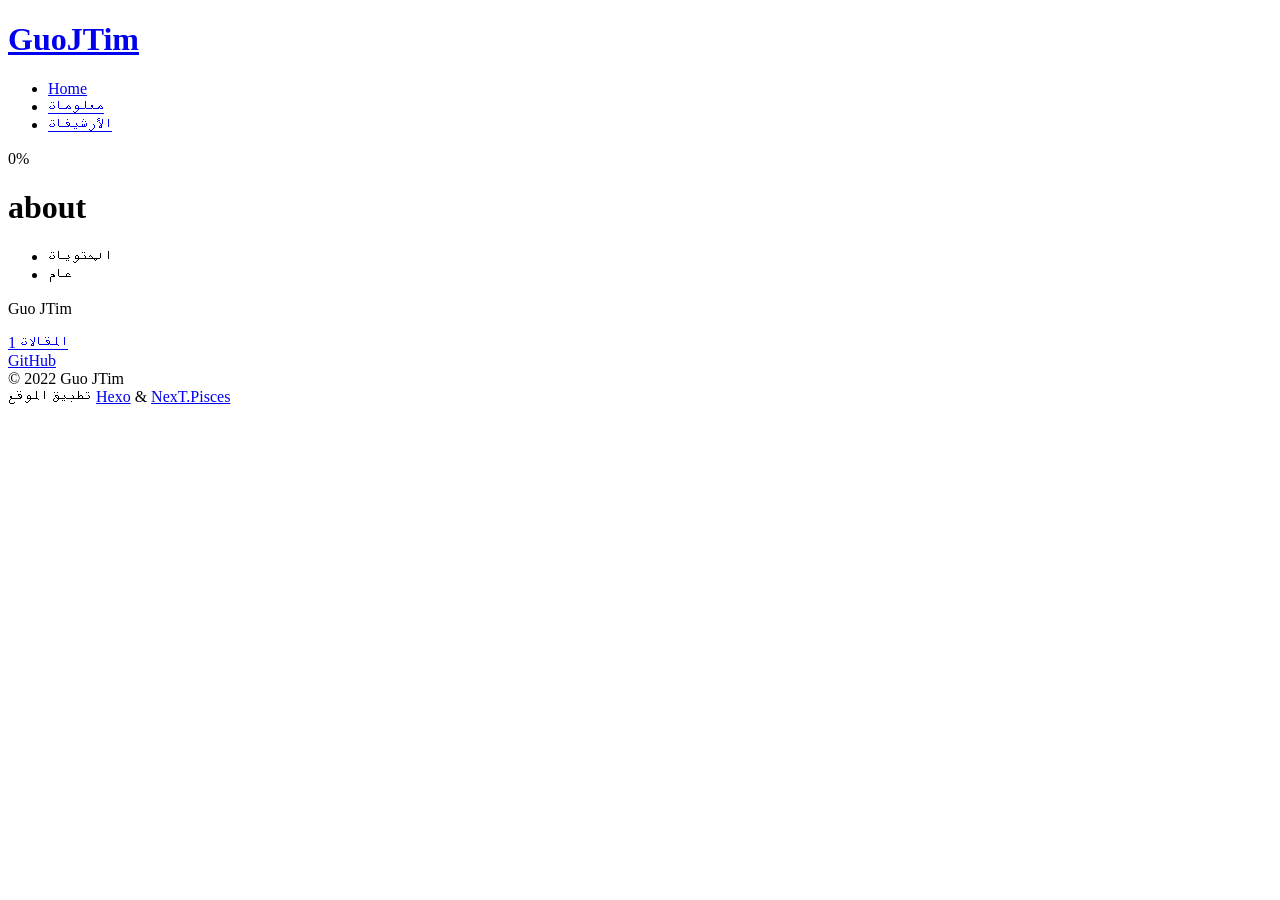
==== about/index.html @ 41341c07 "Site updated: 2022-12-22 00:53:33" ====
<!DOCTYPE html>
<html lang="zh-tw">
<head>
  <meta charset="UTF-8">
<meta name="viewport" content="width=device-width, initial-scale=1, maximum-scale=2">
<meta name="theme-color" content="#222">
<meta name="generator" content="Hexo 6.3.0">
  <link rel="apple-touch-icon" sizes="180x180" href="/project/images/apple-touch-icon-next.png">
  <link rel="icon" type="image/png" sizes="32x32" href="/project/images/favicon-32x32-next.png">
  <link rel="icon" type="image/png" sizes="16x16" href="/project/images/favicon-16x16-next.png">
  <link rel="mask-icon" href="/project/images/logo.svg" color="#222">

<link rel="stylesheet" href="/project/css/main.css">


<link rel="stylesheet" href="/project/lib/font-awesome/css/all.min.css">

<script id="hexo-configurations">
    var NexT = window.NexT || {};
    var CONFIG = {"hostname":"guojtim.github.io","root":"/project/","scheme":"Pisces","version":"7.8.0","exturl":false,"sidebar":{"position":"left","display":"post","padding":18,"offset":12,"onmobile":false},"copycode":{"enable":false,"show_result":false,"style":null},"back2top":{"enable":true,"sidebar":false,"scrollpercent":false},"bookmark":{"enable":false,"color":"#222","save":"auto"},"fancybox":false,"mediumzoom":false,"lazyload":false,"pangu":false,"comments":{"style":"tabs","active":null,"storage":true,"lazyload":false,"nav":null},"algolia":{"hits":{"per_page":10},"labels":{"input_placeholder":"Search for Posts","hits_empty":"We didn't find any results for the search: ${query}","hits_stats":"${hits} results found in ${time} ms"}},"localsearch":{"enable":false,"trigger":"auto","top_n_per_article":1,"unescape":false,"preload":false},"motion":{"enable":true,"async":false,"transition":{"post_block":"fadeIn","post_header":"slideDownIn","post_body":"slideDownIn","coll_header":"slideLeftIn","sidebar":"slideUpIn"}}};
  </script>

  <meta property="og:type" content="website">
<meta property="og:title" content="about">
<meta property="og:url" content="https://guojtim.github.io/project/about/index.html">
<meta property="og:site_name" content="GuoJTim">
<meta property="og:locale" content="zh_TW">
<meta property="article:published_time" content="2022-12-21T15:16:29.000Z">
<meta property="article:modified_time" content="2022-12-21T15:16:29.692Z">
<meta property="article:author" content="Guo JTim">
<meta name="twitter:card" content="summary">

<link rel="canonical" href="https://guojtim.github.io/project/about/">


<script id="page-configurations">
  // https://hexo.io/docs/variables.html
  CONFIG.page = {
    sidebar: "",
    isHome : false,
    isPost : false,
    lang   : 'zh-tw'
  };
</script>

  <title>about | GuoJTim
</title>
  






  <noscript>
  <style>
  .use-motion .brand,
  .use-motion .menu-item,
  .sidebar-inner,
  .use-motion .post-block,
  .use-motion .pagination,
  .use-motion .comments,
  .use-motion .post-header,
  .use-motion .post-body,
  .use-motion .collection-header { opacity: initial; }

  .use-motion .site-title,
  .use-motion .site-subtitle {
    opacity: initial;
    top: initial;
  }

  .use-motion .logo-line-before i { left: initial; }
  .use-motion .logo-line-after i { right: initial; }
  </style>
</noscript>

</head>

<body itemscope itemtype="http://schema.org/WebPage">
  <div class="container use-motion">
    <div class="headband"></div>

    <header class="header" itemscope itemtype="http://schema.org/WPHeader">
      <div class="header-inner"><div class="site-brand-container">
  <div class="site-nav-toggle">
    <div class="toggle" aria-label="تشغيل شريط التصفح">
      <span class="toggle-line toggle-line-first"></span>
      <span class="toggle-line toggle-line-middle"></span>
      <span class="toggle-line toggle-line-last"></span>
    </div>
  </div>

  <div class="site-meta">

    <a href="/project/" class="brand" rel="start">
      <span class="logo-line-before"><i></i></span>
      <h1 class="site-title">GuoJTim</h1>
      <span class="logo-line-after"><i></i></span>
    </a>
  </div>

  <div class="site-nav-right">
    <div class="toggle popup-trigger">
    </div>
  </div>
</div>




<nav class="site-nav">
  <ul id="menu" class="main-menu menu">
        <li class="menu-item menu-item-home">

    <a href="/project/" rel="section"><i class="fa fa-home fa-fw"></i>Home</a>

  </li>
        <li class="menu-item menu-item-about">

    <a href="/project/about/" rel="section"><i class="fa fa-user fa-fw"></i>معلومات</a>

  </li>
        <li class="menu-item menu-item-archives">

    <a href="/project/archives/" rel="section"><i class="fa fa-archive fa-fw"></i>الأرشيفات</a>

  </li>
  </ul>
</nav>




</div>
    </header>

    
  <div class="back-to-top">
    <i class="fa fa-arrow-up"></i>
    <span>0%</span>
  </div>


    <main class="main">
      <div class="main-inner">
        <div class="content-wrap">
          
  
  

          <div class="content page posts-expand">
            

    
    
    
    <div class="post-block" lang="zh-tw">
      <header class="post-header">

<h1 class="post-title" itemprop="name headline">about
</h1>

<div class="post-meta">
  

</div>

</header>

      
      
      
      <div class="post-body">
          
      </div>
      
      
      
    </div>
    

    
    
    


          </div>
          

<script>
  window.addEventListener('tabs:register', () => {
    let { activeClass } = CONFIG.comments;
    if (CONFIG.comments.storage) {
      activeClass = localStorage.getItem('comments_active') || activeClass;
    }
    if (activeClass) {
      let activeTab = document.querySelector(`a[href="#comment-${activeClass}"]`);
      if (activeTab) {
        activeTab.click();
      }
    }
  });
  if (CONFIG.comments.storage) {
    window.addEventListener('tabs:click', event => {
      if (!event.target.matches('.tabs-comment .tab-content .tab-pane')) return;
      let commentClass = event.target.classList[1];
      localStorage.setItem('comments_active', commentClass);
    });
  }
</script>

        </div>
          
  
  <div class="toggle sidebar-toggle">
    <span class="toggle-line toggle-line-first"></span>
    <span class="toggle-line toggle-line-middle"></span>
    <span class="toggle-line toggle-line-last"></span>
  </div>

  <aside class="sidebar">
    <div class="sidebar-inner">

      <ul class="sidebar-nav motion-element">
        <li class="sidebar-nav-toc">
          المحتويات
        </li>
        <li class="sidebar-nav-overview">
          عام
        </li>
      </ul>

      <!--noindex-->
      <div class="post-toc-wrap sidebar-panel">
      </div>
      <!--/noindex-->

      <div class="site-overview-wrap sidebar-panel">
        <div class="site-author motion-element" itemprop="author" itemscope itemtype="http://schema.org/Person">
  <p class="site-author-name" itemprop="name">Guo JTim</p>
  <div class="site-description" itemprop="description"></div>
</div>
<div class="site-state-wrap motion-element">
  <nav class="site-state">
      <div class="site-state-item site-state-posts">
          <a href="/project/archives/">
        
          <span class="site-state-item-count">1</span>
          <span class="site-state-item-name">المقالات</span>
        </a>
      </div>
  </nav>
</div>
  <div class="links-of-author motion-element">
      <span class="links-of-author-item">
        <a href="https://github.com/guojtim" title="GitHub → https:&#x2F;&#x2F;github.com&#x2F;guojtim" rel="noopener" target="_blank"><i class="fab fa-github fa-fw"></i>GitHub</a>
      </span>
  </div>



      </div>

    </div>
  </aside>
  <div id="sidebar-dimmer"></div>


      </div>
    </main>

    <footer class="footer">
      <div class="footer-inner">
        

        

<div class="copyright">
  
  &copy; 
  <span itemprop="copyrightYear">2022</span>
  <span class="with-love">
    <i class="fa fa-heart"></i>
  </span>
  <span class="author" itemprop="copyrightHolder">Guo JTim</span>
</div>
  <div class="powered-by">تطبيق الموقع <a href="https://hexo.io/" class="theme-link" rel="noopener" target="_blank">Hexo</a> & <a href="https://pisces.theme-next.org/" class="theme-link" rel="noopener" target="_blank">NexT.Pisces</a>
  </div>

        








      </div>
    </footer>
  </div>

  
  <script src="/project/lib/anime.min.js"></script>
  <script src="/project/lib/velocity/velocity.min.js"></script>
  <script src="/project/lib/velocity/velocity.ui.min.js"></script>

<script src="/project/js/utils.js"></script>

<script src="/project/js/motion.js"></script>


<script src="/project/js/schemes/pisces.js"></script>


<script src="/project/js/next-boot.js"></script>




  















  

  

</body>
</html>
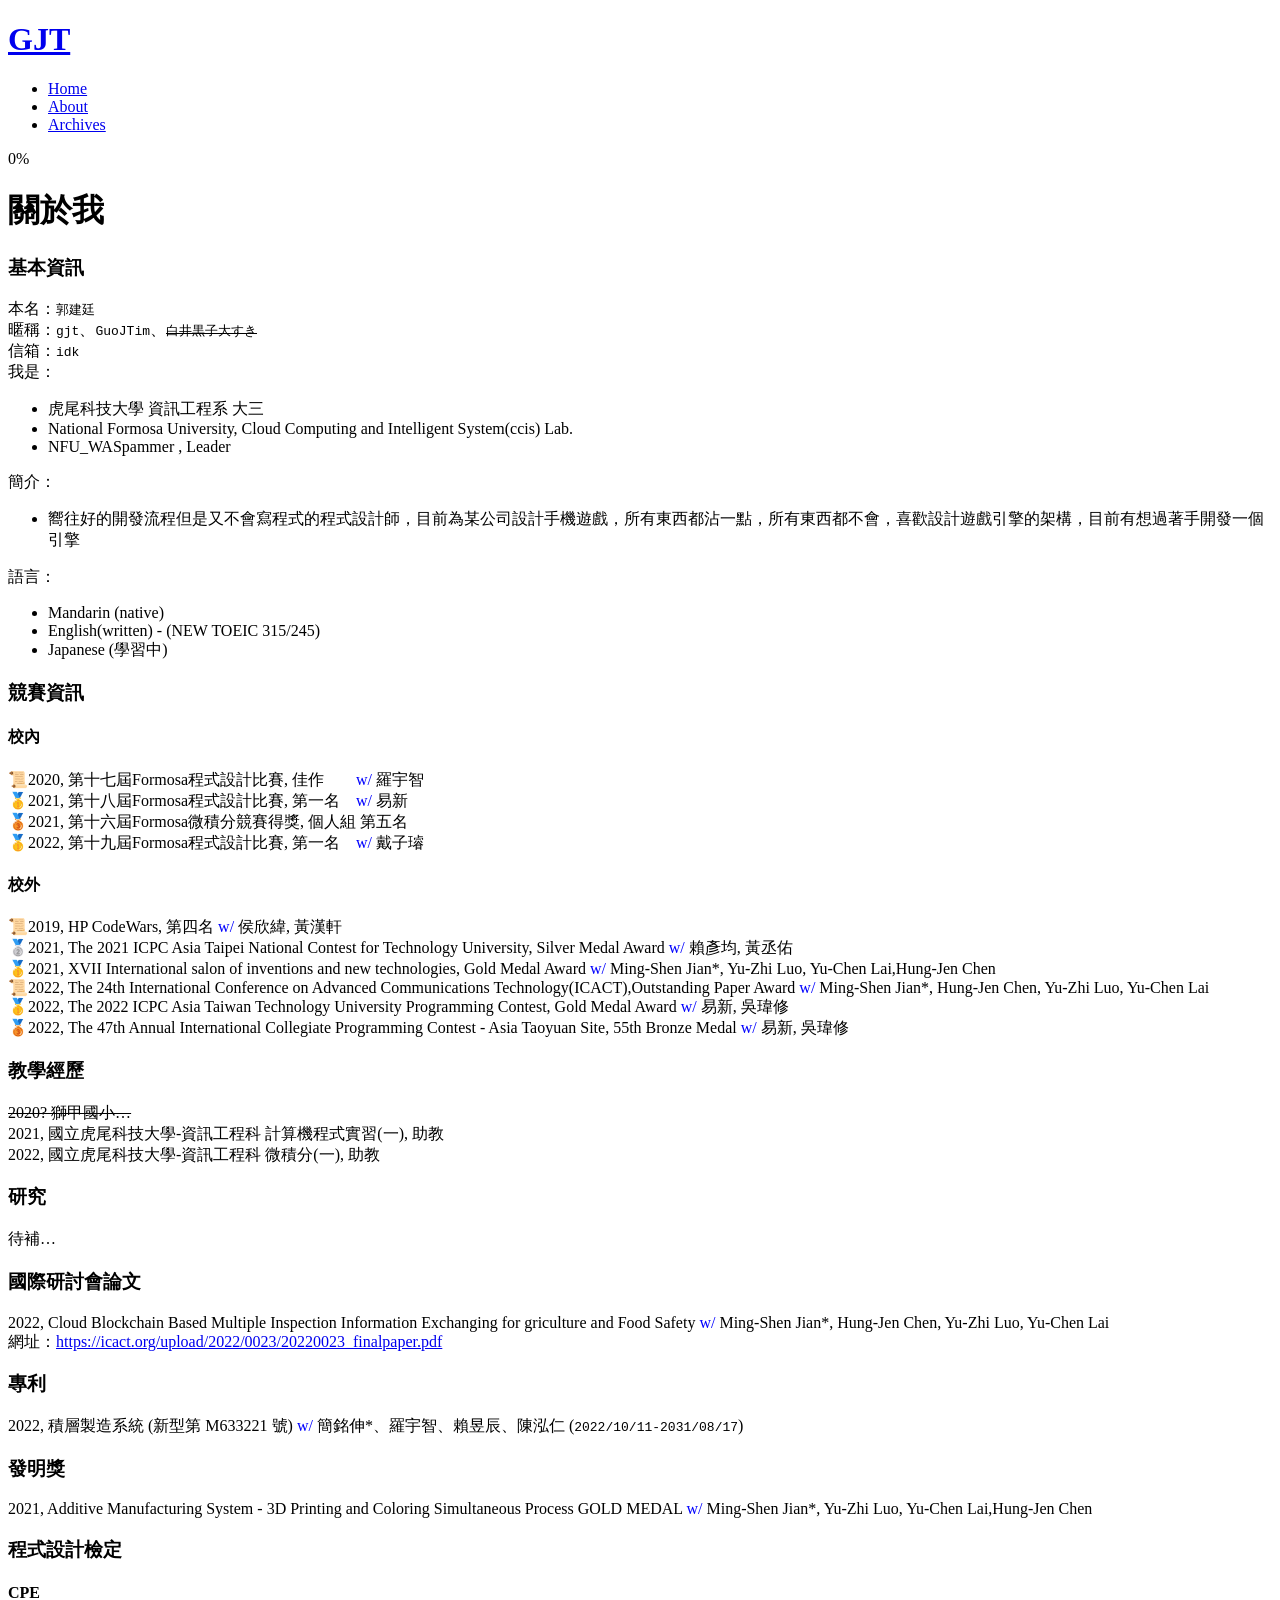
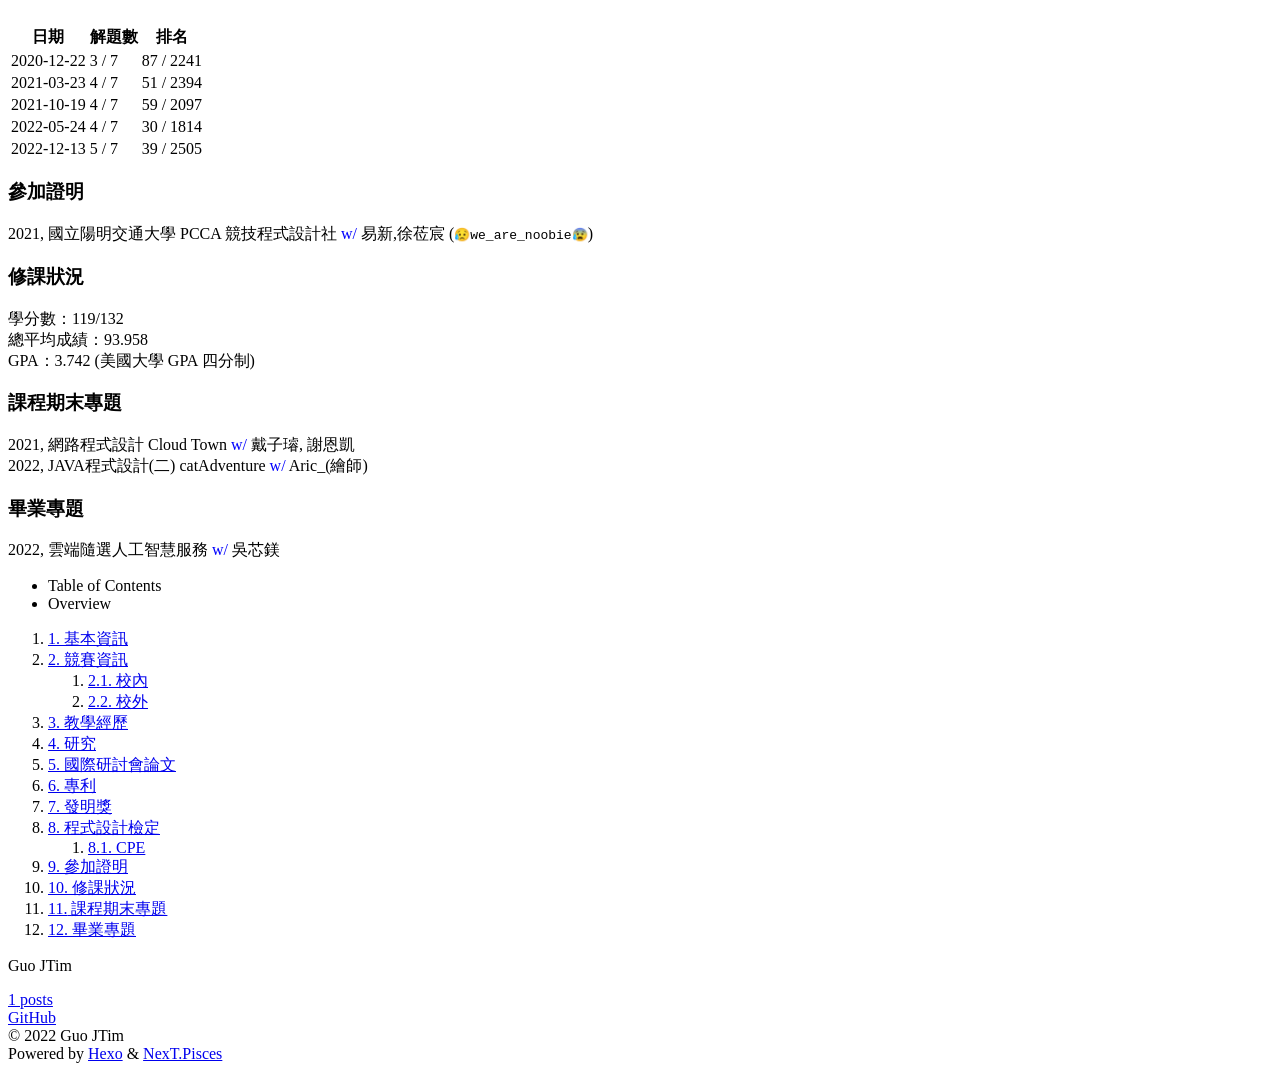
==== commit fe1203e0: "Site updated: 2022-12-22 00:57:18" ====
--- a/about/index.html
+++ b/about/index.html
@@ -1,5 +1,5 @@
 <!DOCTYPE html>
-<html lang="zh-tw">
+<html lang="en">
 <head>
   <meta charset="UTF-8">
 <meta name="viewport" content="width=device-width, initial-scale=1, maximum-scale=2">
@@ -20,13 +20,15 @@
     var CONFIG = {"hostname":"guojtim.github.io","root":"/project/","scheme":"Pisces","version":"7.8.0","exturl":false,"sidebar":{"position":"left","display":"post","padding":18,"offset":12,"onmobile":false},"copycode":{"enable":false,"show_result":false,"style":null},"back2top":{"enable":true,"sidebar":false,"scrollpercent":false},"bookmark":{"enable":false,"color":"#222","save":"auto"},"fancybox":false,"mediumzoom":false,"lazyload":false,"pangu":false,"comments":{"style":"tabs","active":null,"storage":true,"lazyload":false,"nav":null},"algolia":{"hits":{"per_page":10},"labels":{"input_placeholder":"Search for Posts","hits_empty":"We didn't find any results for the search: ${query}","hits_stats":"${hits} results found in ${time} ms"}},"localsearch":{"enable":false,"trigger":"auto","top_n_per_article":1,"unescape":false,"preload":false},"motion":{"enable":true,"async":false,"transition":{"post_block":"fadeIn","post_header":"slideDownIn","post_body":"slideDownIn","coll_header":"slideLeftIn","sidebar":"slideUpIn"}}};
   </script>
 
-  <meta property="og:type" content="website">
-<meta property="og:title" content="about">
+  <meta name="description" content=".with{     color:blue; }  基本資訊本名：郭建廷暱稱：gjt、GuoJTim、白井黒子大すき信箱：idk我是：  虎尾科技大學 資訊工程系 大三 National Formosa University, Cloud Computing and Intelligent System(ccis) Lab. NFU_WASpammer , Leader  簡介：  嚮往好的開發">
+<meta property="og:type" content="website">
+<meta property="og:title" content="關於我">
 <meta property="og:url" content="https://guojtim.github.io/project/about/index.html">
-<meta property="og:site_name" content="GuoJTim">
-<meta property="og:locale" content="zh_TW">
+<meta property="og:site_name" content="GJT">
+<meta property="og:description" content=".with{     color:blue; }  基本資訊本名：郭建廷暱稱：gjt、GuoJTim、白井黒子大すき信箱：idk我是：  虎尾科技大學 資訊工程系 大三 National Formosa University, Cloud Computing and Intelligent System(ccis) Lab. NFU_WASpammer , Leader  簡介：  嚮往好的開發">
+<meta property="og:locale" content="en_US">
 <meta property="article:published_time" content="2022-12-21T15:16:29.000Z">
-<meta property="article:modified_time" content="2022-12-21T15:16:29.692Z">
+<meta property="article:modified_time" content="2022-12-21T16:53:27.177Z">
 <meta property="article:author" content="Guo JTim">
 <meta name="twitter:card" content="summary">
 
@@ -39,11 +41,11 @@
     sidebar: "",
     isHome : false,
     isPost : false,
-    lang   : 'zh-tw'
+    lang   : 'en'
   };
 </script>
 
-  <title>about | GuoJTim
+  <title>關於我 | GJT
 </title>
   
 
@@ -84,7 +86,7 @@
     <header class="header" itemscope itemtype="http://schema.org/WPHeader">
       <div class="header-inner"><div class="site-brand-container">
   <div class="site-nav-toggle">
-    <div class="toggle" aria-label="تشغيل شريط التصفح">
+    <div class="toggle" aria-label="Toggle navigation bar">
       <span class="toggle-line toggle-line-first"></span>
       <span class="toggle-line toggle-line-middle"></span>
       <span class="toggle-line toggle-line-last"></span>
@@ -95,7 +97,7 @@
 
     <a href="/project/" class="brand" rel="start">
       <span class="logo-line-before"><i></i></span>
-      <h1 class="site-title">GuoJTim</h1>
+      <h1 class="site-title">GJT</h1>
       <span class="logo-line-after"><i></i></span>
     </a>
   </div>
@@ -118,12 +120,12 @@
   </li>
         <li class="menu-item menu-item-about">
 
-    <a href="/project/about/" rel="section"><i class="fa fa-user fa-fw"></i>معلومات</a>
+    <a href="/project/about/" rel="section"><i class="fa fa-user fa-fw"></i>About</a>
 
   </li>
         <li class="menu-item menu-item-archives">
 
-    <a href="/project/archives/" rel="section"><i class="fa fa-archive fa-fw"></i>الأرشيفات</a>
+    <a href="/project/archives/" rel="section"><i class="fa fa-archive fa-fw"></i>Archives</a>
 
   </li>
   </ul>
@@ -155,10 +157,10 @@
     
     
     
-    <div class="post-block" lang="zh-tw">
+    <div class="post-block" lang="en">
       <header class="post-header">
 
-<h1 class="post-title" itemprop="name headline">about
+<h1 class="post-title" itemprop="name headline">關於我
 </h1>
 
 <div class="post-meta">
@@ -172,7 +174,73 @@
       
       
       <div class="post-body">
-          
+          <style>
+.with{
+    color:blue;
+}
+</style>
+<h3 id="基本資訊"><a href="#基本資訊" class="headerlink" title="基本資訊"></a>基本資訊</h3><p>本名：<code>郭建廷</code><br>暱稱：<code>gjt</code>、<code>GuoJTim</code>、<del><code>白井黒子大すき</code></del><br>信箱：<code>idk</code><br>我是：</p>
+<ul>
+<li>虎尾科技大學 資訊工程系 大三</li>
+<li>National Formosa University, Cloud Computing and Intelligent System(ccis) Lab.</li>
+<li>NFU_WASpammer , Leader</li>
+</ul>
+<p>簡介：</p>
+<ul>
+<li>嚮往好的開發流程但是又不會寫程式的程式設計師，目前為某公司設計手機遊戲，所有東西都沾一點，所有東西都不會，喜歡設計遊戲引擎的架構，目前有想過著手開發一個引擎</li>
+</ul>
+<p>語言：</p>
+<ul>
+<li>Mandarin (native)</li>
+<li>English(written) - (NEW TOEIC 315&#x2F;245)</li>
+<li>Japanese (學習中)</li>
+</ul>
+<h3 id="競賽資訊"><a href="#競賽資訊" class="headerlink" title="競賽資訊"></a>競賽資訊</h3><h4 id="校內"><a href="#校內" class="headerlink" title="校內"></a>校內</h4><p>📜2020, 第十七屆Formosa程式設計比賽, 佳作　　<span class="with">w&#x2F;</span> 羅宇智<br>🥇2021, 第十八屆Formosa程式設計比賽, 第一名　<span class="with">w&#x2F;</span> 易新<br>🥉2021, 第十六屆Formosa微積分競賽得獎, 個人組 第五名<br>🥇2022, 第十九屆Formosa程式設計比賽, 第一名　<span class="with">w&#x2F;</span> 戴子璿</p>
+<h4 id="校外"><a href="#校外" class="headerlink" title="校外"></a>校外</h4><p>📜2019, HP CodeWars, 第四名 <span class="with">w&#x2F;</span> 侯欣緯, 黃漢軒<br>🥈2021, The 2021 ICPC Asia Taipei National Contest for Technology University, Silver Medal Award <span class="with">w&#x2F;</span> 賴彥均, 黃丞佑<br>🥇2021, XVII International salon of inventions and new technologies, Gold Medal Award <span class="with">w&#x2F;</span> Ming-Shen Jian*, Yu-Zhi Luo, Yu-Chen Lai,Hung-Jen Chen<br>📜2022, The 24th International Conference on Advanced Communications Technology(ICACT),Outstanding Paper Award <span class="with">w&#x2F;</span> Ming-Shen Jian*, Hung-Jen Chen, Yu-Zhi Luo, Yu-Chen Lai<br>🥇2022, The 2022 ICPC Asia Taiwan Technology University Programming Contest, Gold Medal Award <span class="with">w&#x2F;</span> 易新, 吳瑋修<br>🥉2022, The 47th Annual International Collegiate Programming Contest - Asia Taoyuan Site, 55th Bronze Medal <span class="with">w&#x2F;</span> 易新, 吳瑋修</p>
+<h3 id="教學經歷"><a href="#教學經歷" class="headerlink" title="教學經歷"></a>教學經歷</h3><p><del>2020? 獅甲國小…</del><br>2021, 國立​虎尾科技大學-資訊工程科 計算機程式實習(一), 助教<br>2022, 國立​虎尾科技大學-資訊工程科 微積分(一), 助教</p>
+<h3 id="研究"><a href="#研究" class="headerlink" title="研究"></a>研究</h3><p>待補…</p>
+<h3 id="國際研討會論文"><a href="#國際研討會論文" class="headerlink" title="國際研討會論文"></a>國際研討會論文</h3><p>2022, Cloud Blockchain Based Multiple Inspection Information Exchanging for griculture and Food Safety <span class="with">w&#x2F;</span> Ming-Shen Jian*, Hung-Jen Chen, Yu-Zhi Luo, Yu-Chen Lai<br>網址：<a target="_blank" rel="noopener" href="https://icact.org/upload/2022/0023/20220023_finalpaper.pdf">https://icact.org/upload/2022/0023/20220023_finalpaper.pdf</a></p>
+<h3 id="專利"><a href="#專利" class="headerlink" title="專利"></a>專利</h3><p>2022, 積層製造系統 (新型第 M633221 號) <span class="with">w&#x2F;</span> 簡銘伸*、羅宇智、賴昱辰、陳泓仁 (<code>2022/10/11-2031/08/17</code>)</p>
+<h3 id="發明獎"><a href="#發明獎" class="headerlink" title="發明獎"></a>發明獎</h3><p>2021, Additive Manufacturing System - 3D Printing and Coloring Simultaneous Process GOLD MEDAL <span class="with">w&#x2F;</span> Ming-Shen Jian*, Yu-Zhi Luo, Yu-Chen Lai,Hung-Jen Chen</p>
+<h3 id="程式設計檢定"><a href="#程式設計檢定" class="headerlink" title="程式設計檢定"></a>程式設計檢定</h3><h4 id="CPE"><a href="#CPE" class="headerlink" title="CPE"></a>CPE</h4><table>
+<thead>
+<tr>
+<th>日期</th>
+<th>解題數</th>
+<th>排名</th>
+</tr>
+</thead>
+<tbody><tr>
+<td>2020-12-22</td>
+<td>3 &#x2F; 7</td>
+<td>87 &#x2F; 2241</td>
+</tr>
+<tr>
+<td>2021-03-23</td>
+<td>4 &#x2F; 7</td>
+<td>51 &#x2F; 2394</td>
+</tr>
+<tr>
+<td>2021-10-19</td>
+<td>4 &#x2F; 7</td>
+<td>59 &#x2F; 2097</td>
+</tr>
+<tr>
+<td>2022-05-24</td>
+<td>4 &#x2F; 7</td>
+<td>30 &#x2F; 1814</td>
+</tr>
+<tr>
+<td>2022-12-13</td>
+<td>5 &#x2F; 7</td>
+<td>39 &#x2F; 2505</td>
+</tr>
+</tbody></table>
+<h3 id="參加證明"><a href="#參加證明" class="headerlink" title="參加證明"></a>參加證明</h3><p>2021, 國立陽明交通大學 PCCA 競技程式設計社 <span class="with">w&#x2F;</span> 易新,徐莅宸 (<code>😥we_are_noobie😰</code>)</p>
+<h3 id="修課狀況"><a href="#修課狀況" class="headerlink" title="修課狀況"></a>修課狀況</h3><p>學分數：119&#x2F;132<br>總平均成績：93.958<br>GPA：3.742 (美國大學 GPA 四分制)</p>
+<h3 id="課程期末專題"><a href="#課程期末專題" class="headerlink" title="課程期末專題"></a>課程期末專題</h3><p>2021, 網路程式設計 Cloud Town <span class="with">w&#x2F;</span> 戴子璿, 謝恩凱<br>2022, JAVA程式設計(二) catAdventure <span class="with">w&#x2F;</span> Aric_(繪師)</p>
+<h3 id="畢業專題"><a href="#畢業專題" class="headerlink" title="畢業專題"></a>畢業專題</h3><p>2022, 雲端隨選人工智慧服務 <span class="with">w&#x2F;</span> 吳芯鎂</p>
+
       </div>
       
       
@@ -224,15 +292,16 @@
 
       <ul class="sidebar-nav motion-element">
         <li class="sidebar-nav-toc">
-          المحتويات
+          Table of Contents
         </li>
         <li class="sidebar-nav-overview">
-          عام
+          Overview
         </li>
       </ul>
 
       <!--noindex-->
       <div class="post-toc-wrap sidebar-panel">
+          <div class="post-toc motion-element"><ol class="nav"><li class="nav-item nav-level-3"><a class="nav-link" href="#%E5%9F%BA%E6%9C%AC%E8%B3%87%E8%A8%8A"><span class="nav-number">1.</span> <span class="nav-text">基本資訊</span></a></li><li class="nav-item nav-level-3"><a class="nav-link" href="#%E7%AB%B6%E8%B3%BD%E8%B3%87%E8%A8%8A"><span class="nav-number">2.</span> <span class="nav-text">競賽資訊</span></a><ol class="nav-child"><li class="nav-item nav-level-4"><a class="nav-link" href="#%E6%A0%A1%E5%85%A7"><span class="nav-number">2.1.</span> <span class="nav-text">校內</span></a></li><li class="nav-item nav-level-4"><a class="nav-link" href="#%E6%A0%A1%E5%A4%96"><span class="nav-number">2.2.</span> <span class="nav-text">校外</span></a></li></ol></li><li class="nav-item nav-level-3"><a class="nav-link" href="#%E6%95%99%E5%AD%B8%E7%B6%93%E6%AD%B7"><span class="nav-number">3.</span> <span class="nav-text">教學經歷</span></a></li><li class="nav-item nav-level-3"><a class="nav-link" href="#%E7%A0%94%E7%A9%B6"><span class="nav-number">4.</span> <span class="nav-text">研究</span></a></li><li class="nav-item nav-level-3"><a class="nav-link" href="#%E5%9C%8B%E9%9A%9B%E7%A0%94%E8%A8%8E%E6%9C%83%E8%AB%96%E6%96%87"><span class="nav-number">5.</span> <span class="nav-text">國際研討會論文</span></a></li><li class="nav-item nav-level-3"><a class="nav-link" href="#%E5%B0%88%E5%88%A9"><span class="nav-number">6.</span> <span class="nav-text">專利</span></a></li><li class="nav-item nav-level-3"><a class="nav-link" href="#%E7%99%BC%E6%98%8E%E7%8D%8E"><span class="nav-number">7.</span> <span class="nav-text">發明獎</span></a></li><li class="nav-item nav-level-3"><a class="nav-link" href="#%E7%A8%8B%E5%BC%8F%E8%A8%AD%E8%A8%88%E6%AA%A2%E5%AE%9A"><span class="nav-number">8.</span> <span class="nav-text">程式設計檢定</span></a><ol class="nav-child"><li class="nav-item nav-level-4"><a class="nav-link" href="#CPE"><span class="nav-number">8.1.</span> <span class="nav-text">CPE</span></a></li></ol></li><li class="nav-item nav-level-3"><a class="nav-link" href="#%E5%8F%83%E5%8A%A0%E8%AD%89%E6%98%8E"><span class="nav-number">9.</span> <span class="nav-text">參加證明</span></a></li><li class="nav-item nav-level-3"><a class="nav-link" href="#%E4%BF%AE%E8%AA%B2%E7%8B%80%E6%B3%81"><span class="nav-number">10.</span> <span class="nav-text">修課狀況</span></a></li><li class="nav-item nav-level-3"><a class="nav-link" href="#%E8%AA%B2%E7%A8%8B%E6%9C%9F%E6%9C%AB%E5%B0%88%E9%A1%8C"><span class="nav-number">11.</span> <span class="nav-text">課程期末專題</span></a></li><li class="nav-item nav-level-3"><a class="nav-link" href="#%E7%95%A2%E6%A5%AD%E5%B0%88%E9%A1%8C"><span class="nav-number">12.</span> <span class="nav-text">畢業專題</span></a></li></ol></div>
       </div>
       <!--/noindex-->
 
@@ -247,7 +316,7 @@
           <a href="/project/archives/">
         
           <span class="site-state-item-count">1</span>
-          <span class="site-state-item-name">المقالات</span>
+          <span class="site-state-item-name">posts</span>
         </a>
       </div>
   </nav>
@@ -285,7 +354,7 @@
   </span>
   <span class="author" itemprop="copyrightHolder">Guo JTim</span>
 </div>
-  <div class="powered-by">تطبيق الموقع <a href="https://hexo.io/" class="theme-link" rel="noopener" target="_blank">Hexo</a> & <a href="https://pisces.theme-next.org/" class="theme-link" rel="noopener" target="_blank">NexT.Pisces</a>
+  <div class="powered-by">Powered by <a href="https://hexo.io/" class="theme-link" rel="noopener" target="_blank">Hexo</a> & <a href="https://pisces.theme-next.org/" class="theme-link" rel="noopener" target="_blank">NexT.Pisces</a>
   </div>
 
         
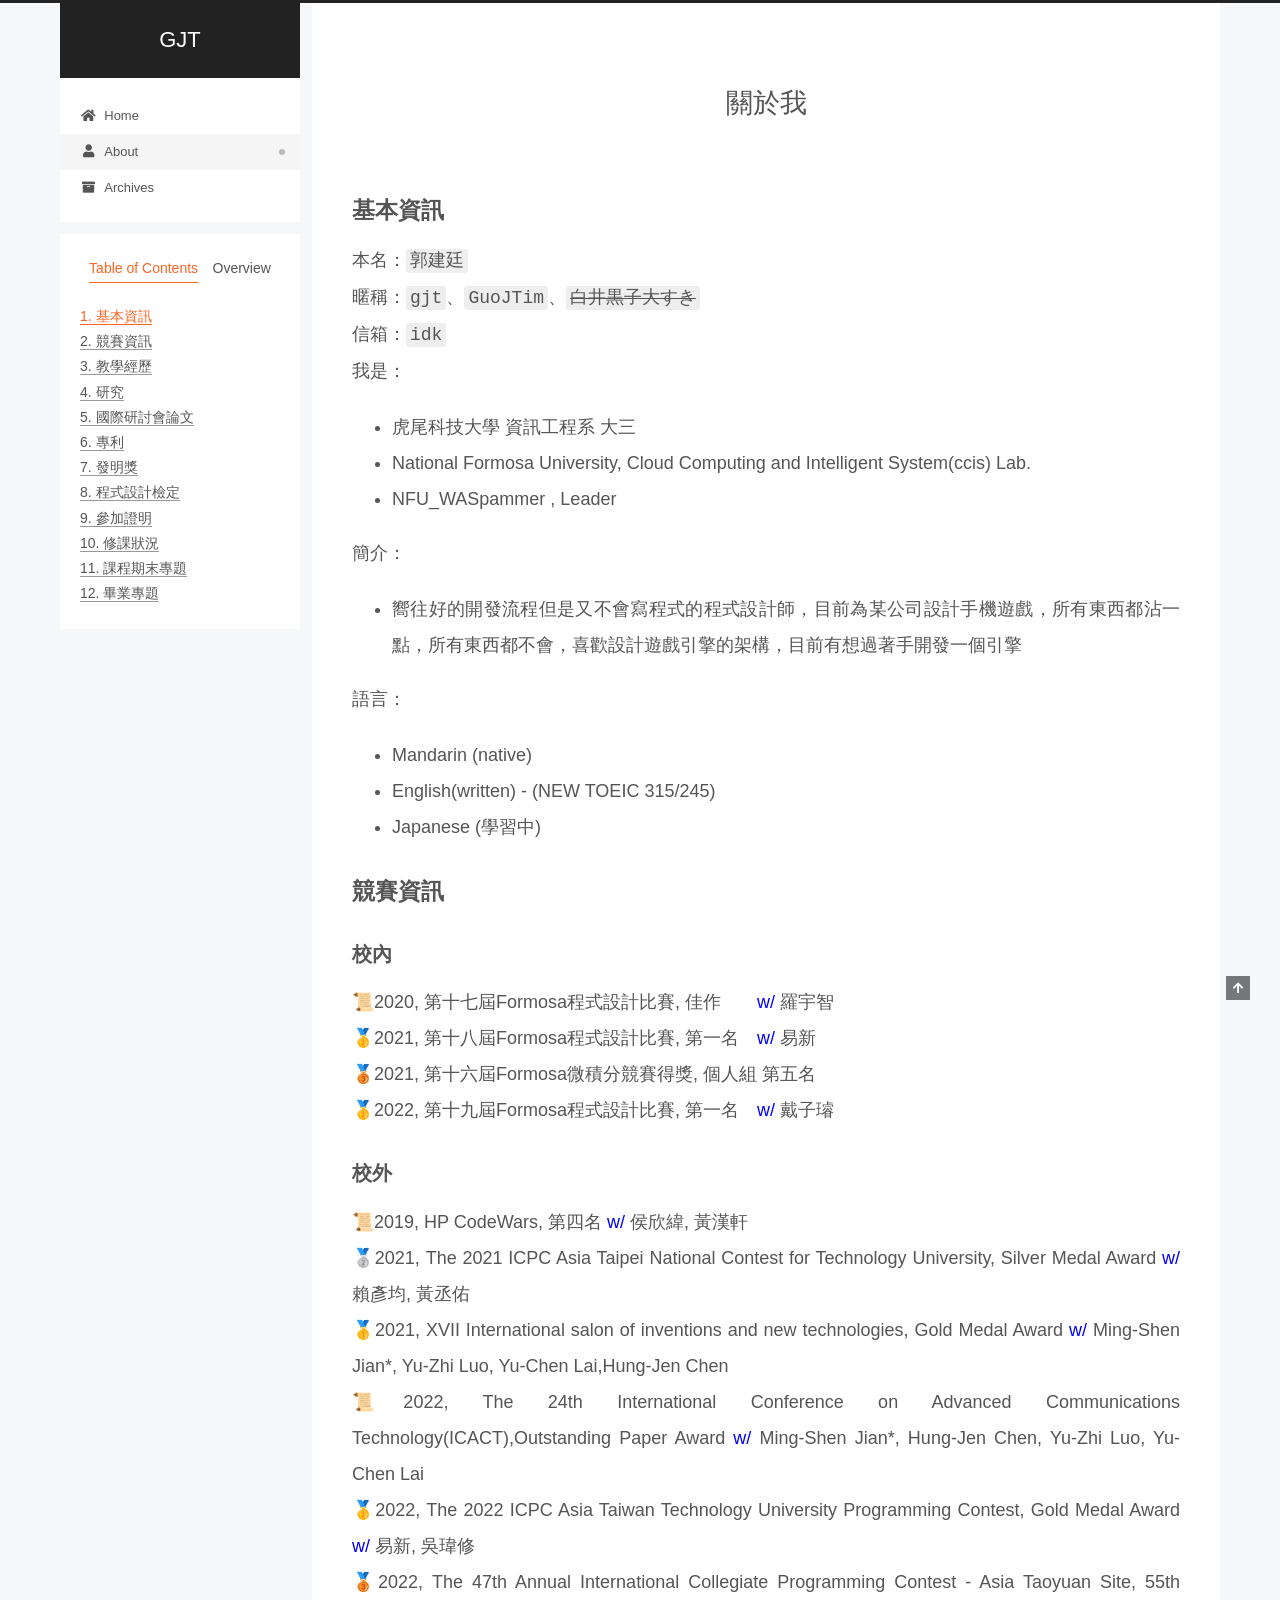
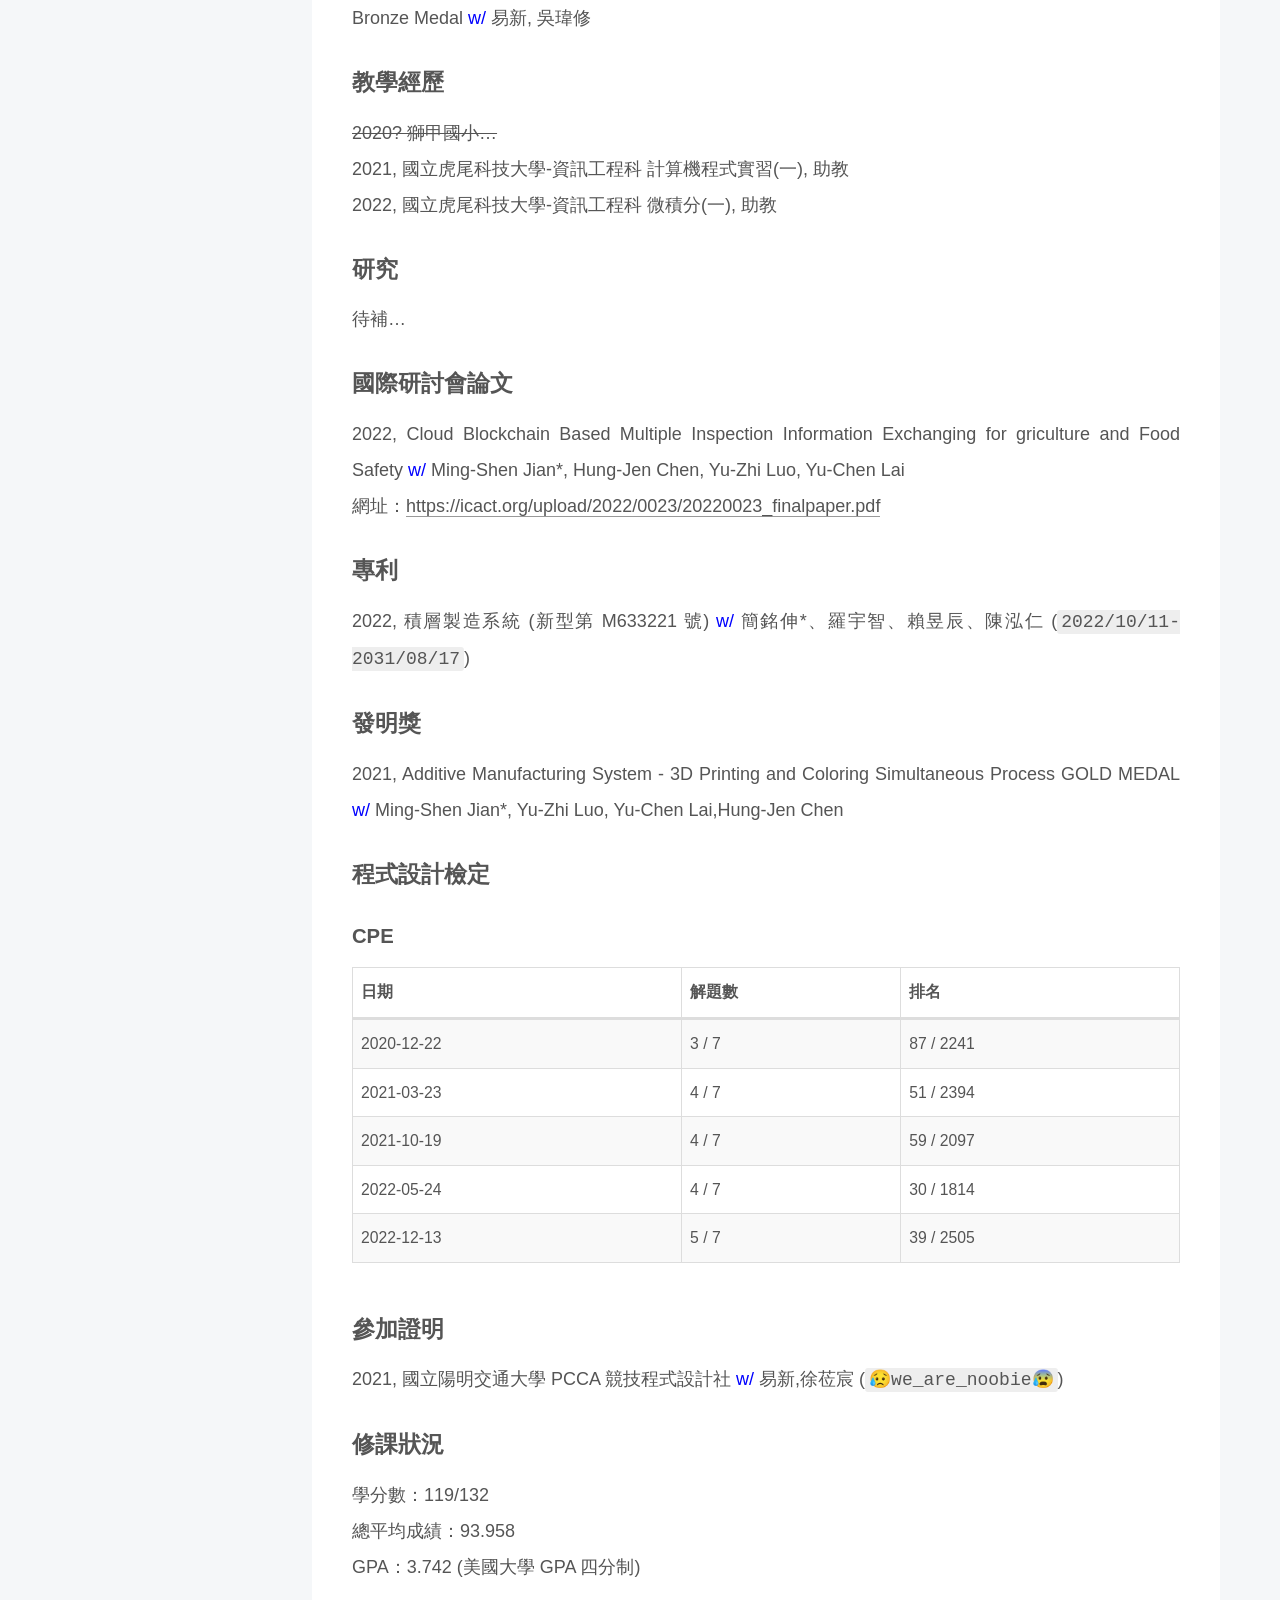
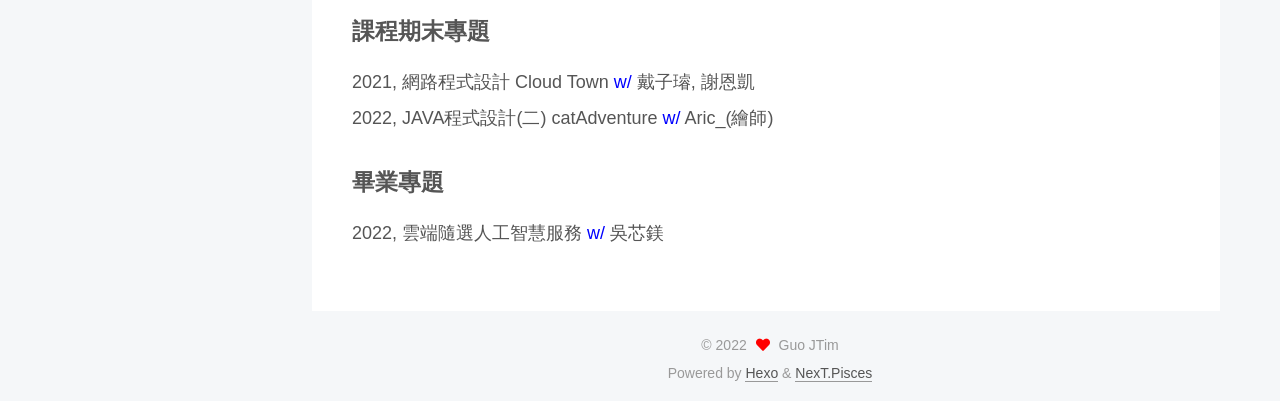
==== commit d22c1029: "Site updated: 2022-12-22 01:00:18" ====
--- a/about/index.html
+++ b/about/index.html
@@ -5,25 +5,25 @@
 <meta name="viewport" content="width=device-width, initial-scale=1, maximum-scale=2">
 <meta name="theme-color" content="#222">
 <meta name="generator" content="Hexo 6.3.0">
-  <link rel="apple-touch-icon" sizes="180x180" href="/project/images/apple-touch-icon-next.png">
-  <link rel="icon" type="image/png" sizes="32x32" href="/project/images/favicon-32x32-next.png">
-  <link rel="icon" type="image/png" sizes="16x16" href="/project/images/favicon-16x16-next.png">
-  <link rel="mask-icon" href="/project/images/logo.svg" color="#222">
-
-<link rel="stylesheet" href="/project/css/main.css">
-
-
-<link rel="stylesheet" href="/project/lib/font-awesome/css/all.min.css">
+  <link rel="apple-touch-icon" sizes="180x180" href="/images/apple-touch-icon-next.png">
+  <link rel="icon" type="image/png" sizes="32x32" href="/images/favicon-32x32-next.png">
+  <link rel="icon" type="image/png" sizes="16x16" href="/images/favicon-16x16-next.png">
+  <link rel="mask-icon" href="/images/logo.svg" color="#222">
+
+<link rel="stylesheet" href="/css/main.css">
+
+
+<link rel="stylesheet" href="/lib/font-awesome/css/all.min.css">
 
 <script id="hexo-configurations">
     var NexT = window.NexT || {};
-    var CONFIG = {"hostname":"guojtim.github.io","root":"/project/","scheme":"Pisces","version":"7.8.0","exturl":false,"sidebar":{"position":"left","display":"post","padding":18,"offset":12,"onmobile":false},"copycode":{"enable":false,"show_result":false,"style":null},"back2top":{"enable":true,"sidebar":false,"scrollpercent":false},"bookmark":{"enable":false,"color":"#222","save":"auto"},"fancybox":false,"mediumzoom":false,"lazyload":false,"pangu":false,"comments":{"style":"tabs","active":null,"storage":true,"lazyload":false,"nav":null},"algolia":{"hits":{"per_page":10},"labels":{"input_placeholder":"Search for Posts","hits_empty":"We didn't find any results for the search: ${query}","hits_stats":"${hits} results found in ${time} ms"}},"localsearch":{"enable":false,"trigger":"auto","top_n_per_article":1,"unescape":false,"preload":false},"motion":{"enable":true,"async":false,"transition":{"post_block":"fadeIn","post_header":"slideDownIn","post_body":"slideDownIn","coll_header":"slideLeftIn","sidebar":"slideUpIn"}}};
+    var CONFIG = {"hostname":"guojtim.github.io","root":"/","scheme":"Pisces","version":"7.8.0","exturl":false,"sidebar":{"position":"left","display":"post","padding":18,"offset":12,"onmobile":false},"copycode":{"enable":false,"show_result":false,"style":null},"back2top":{"enable":true,"sidebar":false,"scrollpercent":false},"bookmark":{"enable":false,"color":"#222","save":"auto"},"fancybox":false,"mediumzoom":false,"lazyload":false,"pangu":false,"comments":{"style":"tabs","active":null,"storage":true,"lazyload":false,"nav":null},"algolia":{"hits":{"per_page":10},"labels":{"input_placeholder":"Search for Posts","hits_empty":"We didn't find any results for the search: ${query}","hits_stats":"${hits} results found in ${time} ms"}},"localsearch":{"enable":false,"trigger":"auto","top_n_per_article":1,"unescape":false,"preload":false},"motion":{"enable":true,"async":false,"transition":{"post_block":"fadeIn","post_header":"slideDownIn","post_body":"slideDownIn","coll_header":"slideLeftIn","sidebar":"slideUpIn"}}};
   </script>
 
   <meta name="description" content=".with{     color:blue; }  基本資訊本名：郭建廷暱稱：gjt、GuoJTim、白井黒子大すき信箱：idk我是：  虎尾科技大學 資訊工程系 大三 National Formosa University, Cloud Computing and Intelligent System(ccis) Lab. NFU_WASpammer , Leader  簡介：  嚮往好的開發">
 <meta property="og:type" content="website">
 <meta property="og:title" content="關於我">
-<meta property="og:url" content="https://guojtim.github.io/project/about/index.html">
+<meta property="og:url" content="https://guojtim.github.io/about/index.html">
 <meta property="og:site_name" content="GJT">
 <meta property="og:description" content=".with{     color:blue; }  基本資訊本名：郭建廷暱稱：gjt、GuoJTim、白井黒子大すき信箱：idk我是：  虎尾科技大學 資訊工程系 大三 National Formosa University, Cloud Computing and Intelligent System(ccis) Lab. NFU_WASpammer , Leader  簡介：  嚮往好的開發">
 <meta property="og:locale" content="en_US">
@@ -32,7 +32,7 @@
 <meta property="article:author" content="Guo JTim">
 <meta name="twitter:card" content="summary">
 
-<link rel="canonical" href="https://guojtim.github.io/project/about/">
+<link rel="canonical" href="https://guojtim.github.io/about/">
 
 
 <script id="page-configurations">
@@ -95,7 +95,7 @@
 
   <div class="site-meta">
 
-    <a href="/project/" class="brand" rel="start">
+    <a href="/" class="brand" rel="start">
       <span class="logo-line-before"><i></i></span>
       <h1 class="site-title">GJT</h1>
       <span class="logo-line-after"><i></i></span>
@@ -115,17 +115,17 @@
   <ul id="menu" class="main-menu menu">
         <li class="menu-item menu-item-home">
 
-    <a href="/project/" rel="section"><i class="fa fa-home fa-fw"></i>Home</a>
+    <a href="/" rel="section"><i class="fa fa-home fa-fw"></i>Home</a>
 
   </li>
         <li class="menu-item menu-item-about">
 
-    <a href="/project/about/" rel="section"><i class="fa fa-user fa-fw"></i>About</a>
+    <a href="/about/" rel="section"><i class="fa fa-user fa-fw"></i>About</a>
 
   </li>
         <li class="menu-item menu-item-archives">
 
-    <a href="/project/archives/" rel="section"><i class="fa fa-archive fa-fw"></i>Archives</a>
+    <a href="/archives/" rel="section"><i class="fa fa-archive fa-fw"></i>Archives</a>
 
   </li>
   </ul>
@@ -313,7 +313,7 @@
 <div class="site-state-wrap motion-element">
   <nav class="site-state">
       <div class="site-state-item site-state-posts">
-          <a href="/project/archives/">
+          <a href="/archives/">
         
           <span class="site-state-item-count">1</span>
           <span class="site-state-item-name">posts</span>
@@ -371,19 +371,19 @@
   </div>
 
   
-  <script src="/project/lib/anime.min.js"></script>
-  <script src="/project/lib/velocity/velocity.min.js"></script>
-  <script src="/project/lib/velocity/velocity.ui.min.js"></script>
-
-<script src="/project/js/utils.js"></script>
-
-<script src="/project/js/motion.js"></script>
-
-
-<script src="/project/js/schemes/pisces.js"></script>
-
-
-<script src="/project/js/next-boot.js"></script>
+  <script src="/lib/anime.min.js"></script>
+  <script src="/lib/velocity/velocity.min.js"></script>
+  <script src="/lib/velocity/velocity.ui.min.js"></script>
+
+<script src="/js/utils.js"></script>
+
+<script src="/js/motion.js"></script>
+
+
+<script src="/js/schemes/pisces.js"></script>
+
+
+<script src="/js/next-boot.js"></script>
 
 
 
--- a/css/main.css
+++ b/css/main.css
@@ -0,0 +1,2441 @@
+:root {
+  --body-bg-color: #f5f7f9;
+  --content-bg-color: #fff;
+  --card-bg-color: #f5f5f5;
+  --text-color: #555;
+  --blockquote-color: #666;
+  --link-color: #555;
+  --link-hover-color: #222;
+  --brand-color: #fff;
+  --brand-hover-color: #fff;
+  --table-row-odd-bg-color: #f9f9f9;
+  --table-row-hover-bg-color: #f5f5f5;
+  --menu-item-bg-color: #f5f5f5;
+  --btn-default-bg: #fff;
+  --btn-default-color: #555;
+  --btn-default-border-color: #555;
+  --btn-default-hover-bg: #222;
+  --btn-default-hover-color: #fff;
+  --btn-default-hover-border-color: #222;
+}
+html {
+  line-height: 1.15; /* 1 */
+  -webkit-text-size-adjust: 100%; /* 2 */
+}
+body {
+  margin: 0;
+}
+main {
+  display: block;
+}
+h1 {
+  font-size: 2em;
+  margin: 0.67em 0;
+}
+hr {
+  box-sizing: content-box; /* 1 */
+  height: 0; /* 1 */
+  overflow: visible; /* 2 */
+}
+pre {
+  font-family: monospace, monospace; /* 1 */
+  font-size: 1em; /* 2 */
+}
+a {
+  background: transparent;
+}
+abbr[title] {
+  border-bottom: none; /* 1 */
+  text-decoration: underline; /* 2 */
+  text-decoration: underline dotted; /* 2 */
+}
+b,
+strong {
+  font-weight: bolder;
+}
+code,
+kbd,
+samp {
+  font-family: monospace, monospace; /* 1 */
+  font-size: 1em; /* 2 */
+}
+small {
+  font-size: 80%;
+}
+sub,
+sup {
+  font-size: 75%;
+  line-height: 0;
+  position: relative;
+  vertical-align: baseline;
+}
+sub {
+  bottom: -0.25em;
+}
+sup {
+  top: -0.5em;
+}
+img {
+  border-style: none;
+}
+button,
+input,
+optgroup,
+select,
+textarea {
+  font-family: inherit; /* 1 */
+  font-size: 100%; /* 1 */
+  line-height: 1.15; /* 1 */
+  margin: 0; /* 2 */
+}
+button,
+input {
+/* 1 */
+  overflow: visible;
+}
+button,
+select {
+/* 1 */
+  text-transform: none;
+}
+button,
+[type='button'],
+[type='reset'],
+[type='submit'] {
+  -webkit-appearance: button;
+}
+button::-moz-focus-inner,
+[type='button']::-moz-focus-inner,
+[type='reset']::-moz-focus-inner,
+[type='submit']::-moz-focus-inner {
+  border-style: none;
+  padding: 0;
+}
+button:-moz-focusring,
+[type='button']:-moz-focusring,
+[type='reset']:-moz-focusring,
+[type='submit']:-moz-focusring {
+  outline: 1px dotted ButtonText;
+}
+fieldset {
+  padding: 0.35em 0.75em 0.625em;
+}
+legend {
+  box-sizing: border-box; /* 1 */
+  color: inherit; /* 2 */
+  display: table; /* 1 */
+  max-width: 100%; /* 1 */
+  padding: 0; /* 3 */
+  white-space: normal; /* 1 */
+}
+progress {
+  vertical-align: baseline;
+}
+textarea {
+  overflow: auto;
+}
+[type='checkbox'],
+[type='radio'] {
+  box-sizing: border-box; /* 1 */
+  padding: 0; /* 2 */
+}
+[type='number']::-webkit-inner-spin-button,
+[type='number']::-webkit-outer-spin-button {
+  height: auto;
+}
+[type='search'] {
+  outline-offset: -2px; /* 2 */
+  -webkit-appearance: textfield; /* 1 */
+}
+[type='search']::-webkit-search-decoration {
+  -webkit-appearance: none;
+}
+::-webkit-file-upload-button {
+  font: inherit; /* 2 */
+  -webkit-appearance: button; /* 1 */
+}
+details {
+  display: block;
+}
+summary {
+  display: list-item;
+}
+template {
+  display: none;
+}
+[hidden] {
+  display: none;
+}
+::selection {
+  background: #262a30;
+  color: #eee;
+}
+html,
+body {
+  height: 100%;
+}
+body {
+  background: var(--body-bg-color);
+  color: var(--text-color);
+  font-family: 'Lato', "PingFang SC", "Microsoft YaHei", sans-serif;
+  font-size: 1em;
+  line-height: 2;
+}
+@media (max-width: 991px) {
+  body {
+    padding-left: 0 !important;
+    padding-right: 0 !important;
+  }
+}
+h1,
+h2,
+h3,
+h4,
+h5,
+h6 {
+  font-family: 'Lato', "PingFang SC", "Microsoft YaHei", sans-serif;
+  font-weight: bold;
+  line-height: 1.5;
+  margin: 20px 0 15px;
+}
+h1 {
+  font-size: 1.5em;
+}
+h2 {
+  font-size: 1.375em;
+}
+h3 {
+  font-size: 1.25em;
+}
+h4 {
+  font-size: 1.125em;
+}
+h5 {
+  font-size: 1em;
+}
+h6 {
+  font-size: 0.875em;
+}
+p {
+  margin: 0 0 20px 0;
+}
+a,
+span.exturl {
+  border-bottom: 1px solid #999;
+  color: var(--link-color);
+  outline: 0;
+  text-decoration: none;
+  overflow-wrap: break-word;
+  word-wrap: break-word;
+  cursor: pointer;
+}
+a:hover,
+span.exturl:hover {
+  border-bottom-color: var(--link-hover-color);
+  color: var(--link-hover-color);
+}
+iframe,
+img,
+video {
+  display: block;
+  margin-left: auto;
+  margin-right: auto;
+  max-width: 100%;
+}
+hr {
+  background-image: repeating-linear-gradient(-45deg, #ddd, #ddd 4px, transparent 4px, transparent 8px);
+  border: 0;
+  height: 3px;
+  margin: 40px 0;
+}
+blockquote {
+  border-left: 4px solid #ddd;
+  color: var(--blockquote-color);
+  margin: 0;
+  padding: 0 15px;
+}
+blockquote cite::before {
+  content: '-';
+  padding: 0 5px;
+}
+dt {
+  font-weight: bold;
+}
+dd {
+  margin: 0;
+  padding: 0;
+}
+kbd {
+  background-color: #f5f5f5;
+  background-image: linear-gradient(#eee, #fff, #eee);
+  border: 1px solid #ccc;
+  border-radius: 0.2em;
+  box-shadow: 0.1em 0.1em 0.2em rgba(0,0,0,0.1);
+  color: #555;
+  font-family: inherit;
+  padding: 0.1em 0.3em;
+  white-space: nowrap;
+}
+.table-container {
+  overflow: auto;
+}
+table {
+  border-collapse: collapse;
+  border-spacing: 0;
+  font-size: 0.875em;
+  margin: 0 0 20px 0;
+  width: 100%;
+}
+tbody tr:nth-of-type(odd) {
+  background: var(--table-row-odd-bg-color);
+}
+tbody tr:hover {
+  background: var(--table-row-hover-bg-color);
+}
+caption,
+th,
+td {
+  font-weight: normal;
+  padding: 8px;
+  vertical-align: middle;
+}
+th,
+td {
+  border: 1px solid #ddd;
+  border-bottom: 3px solid #ddd;
+}
+th {
+  font-weight: 700;
+  padding-bottom: 10px;
+}
+td {
+  border-bottom-width: 1px;
+}
+.btn {
+  background: var(--btn-default-bg);
+  border: 2px solid var(--btn-default-border-color);
+  border-radius: 2px;
+  color: var(--btn-default-color);
+  display: inline-block;
+  font-size: 0.875em;
+  line-height: 2;
+  padding: 0 20px;
+  text-decoration: none;
+  transition-property: background-color;
+  transition-delay: 0s;
+  transition-duration: 0.2s;
+  transition-timing-function: ease-in-out;
+}
+.btn:hover {
+  background: var(--btn-default-hover-bg);
+  border-color: var(--btn-default-hover-border-color);
+  color: var(--btn-default-hover-color);
+}
+.btn + .btn {
+  margin: 0 0 8px 8px;
+}
+.btn .fa-fw {
+  text-align: left;
+  width: 1.285714285714286em;
+}
+.toggle {
+  line-height: 0;
+}
+.toggle .toggle-line {
+  background: #fff;
+  display: inline-block;
+  height: 2px;
+  left: 0;
+  position: relative;
+  top: 0;
+  transition: all 0.4s;
+  vertical-align: top;
+  width: 100%;
+}
+.toggle .toggle-line:not(:first-child) {
+  margin-top: 3px;
+}
+.toggle.toggle-arrow .toggle-line-first {
+  left: 50%;
+  top: 2px;
+  transform: rotate(45deg);
+  width: 50%;
+}
+.toggle.toggle-arrow .toggle-line-middle {
+  left: 2px;
+  width: 90%;
+}
+.toggle.toggle-arrow .toggle-line-last {
+  left: 50%;
+  top: -2px;
+  transform: rotate(-45deg);
+  width: 50%;
+}
+.toggle.toggle-close .toggle-line-first {
+  transform: rotate(-45deg);
+  top: 5px;
+}
+.toggle.toggle-close .toggle-line-middle {
+  opacity: 0;
+}
+.toggle.toggle-close .toggle-line-last {
+  transform: rotate(45deg);
+  top: -5px;
+}
+.highlight,
+pre {
+  background: #f7f7f7;
+  color: #4d4d4c;
+  line-height: 1.6;
+  margin: 0 auto 20px;
+}
+pre,
+code {
+  font-family: consolas, Menlo, monospace, "PingFang SC", "Microsoft YaHei";
+}
+code {
+  background: #eee;
+  border-radius: 3px;
+  color: #555;
+  padding: 2px 4px;
+  overflow-wrap: break-word;
+  word-wrap: break-word;
+}
+.highlight *::selection {
+  background: #d6d6d6;
+}
+.highlight pre {
+  border: 0;
+  margin: 0;
+  padding: 10px 0;
+}
+.highlight table {
+  border: 0;
+  margin: 0;
+  width: auto;
+}
+.highlight td {
+  border: 0;
+  padding: 0;
+}
+.highlight figcaption {
+  background: #eff2f3;
+  color: #4d4d4c;
+  display: flex;
+  font-size: 0.875em;
+  justify-content: space-between;
+  line-height: 1.2;
+  padding: 0.5em;
+}
+.highlight figcaption a {
+  color: #4d4d4c;
+}
+.highlight figcaption a:hover {
+  border-bottom-color: #4d4d4c;
+}
+.highlight .gutter {
+  -moz-user-select: none;
+  -ms-user-select: none;
+  -webkit-user-select: none;
+  user-select: none;
+}
+.highlight .gutter pre {
+  background: #eff2f3;
+  color: #869194;
+  padding-left: 10px;
+  padding-right: 10px;
+  text-align: right;
+}
+.highlight .code pre {
+  background: #f7f7f7;
+  padding-left: 10px;
+  width: 100%;
+}
+.gist table {
+  width: auto;
+}
+.gist table td {
+  border: 0;
+}
+pre {
+  overflow: auto;
+  padding: 10px;
+}
+pre code {
+  background: none;
+  color: #4d4d4c;
+  font-size: 0.875em;
+  padding: 0;
+  text-shadow: none;
+}
+pre .deletion {
+  background: #fdd;
+}
+pre .addition {
+  background: #dfd;
+}
+pre .meta {
+  color: #eab700;
+  -moz-user-select: none;
+  -ms-user-select: none;
+  -webkit-user-select: none;
+  user-select: none;
+}
+pre .comment {
+  color: #8e908c;
+}
+pre .variable,
+pre .attribute,
+pre .tag,
+pre .name,
+pre .regexp,
+pre .ruby .constant,
+pre .xml .tag .title,
+pre .xml .pi,
+pre .xml .doctype,
+pre .html .doctype,
+pre .css .id,
+pre .css .class,
+pre .css .pseudo {
+  color: #c82829;
+}
+pre .number,
+pre .preprocessor,
+pre .built_in,
+pre .builtin-name,
+pre .literal,
+pre .params,
+pre .constant,
+pre .command {
+  color: #f5871f;
+}
+pre .ruby .class .title,
+pre .css .rules .attribute,
+pre .string,
+pre .symbol,
+pre .value,
+pre .inheritance,
+pre .header,
+pre .ruby .symbol,
+pre .xml .cdata,
+pre .special,
+pre .formula {
+  color: #718c00;
+}
+pre .title,
+pre .css .hexcolor {
+  color: #3e999f;
+}
+pre .function,
+pre .python .decorator,
+pre .python .title,
+pre .ruby .function .title,
+pre .ruby .title .keyword,
+pre .perl .sub,
+pre .javascript .title,
+pre .coffeescript .title {
+  color: #4271ae;
+}
+pre .keyword,
+pre .javascript .function {
+  color: #8959a8;
+}
+.blockquote-center {
+  border-left: none;
+  margin: 40px 0;
+  padding: 0;
+  position: relative;
+  text-align: center;
+}
+.blockquote-center .fa {
+  display: block;
+  opacity: 0.6;
+  position: absolute;
+  width: 100%;
+}
+.blockquote-center .fa-quote-left {
+  border-top: 1px solid #ccc;
+  text-align: left;
+  top: -20px;
+}
+.blockquote-center .fa-quote-right {
+  border-bottom: 1px solid #ccc;
+  text-align: right;
+  bottom: -20px;
+}
+.blockquote-center p,
+.blockquote-center div {
+  text-align: center;
+}
+.post-body .group-picture img {
+  margin: 0 auto;
+  padding: 0 3px;
+}
+.group-picture-row {
+  margin-bottom: 6px;
+  overflow: hidden;
+}
+.group-picture-column {
+  float: left;
+  margin-bottom: 10px;
+}
+.post-body .label {
+  color: #555;
+  display: inline;
+  padding: 0 2px;
+}
+.post-body .label.default {
+  background: #f0f0f0;
+}
+.post-body .label.primary {
+  background: #efe6f7;
+}
+.post-body .label.info {
+  background: #e5f2f8;
+}
+.post-body .label.success {
+  background: #e7f4e9;
+}
+.post-body .label.warning {
+  background: #fcf6e1;
+}
+.post-body .label.danger {
+  background: #fae8eb;
+}
+.post-body .tabs {
+  margin-bottom: 20px;
+}
+.post-body .tabs,
+.tabs-comment {
+  display: block;
+  padding-top: 10px;
+  position: relative;
+}
+.post-body .tabs ul.nav-tabs,
+.tabs-comment ul.nav-tabs {
+  display: flex;
+  flex-wrap: wrap;
+  margin: 0;
+  margin-bottom: -1px;
+  padding: 0;
+}
+@media (max-width: 413px) {
+  .post-body .tabs ul.nav-tabs,
+  .tabs-comment ul.nav-tabs {
+    display: block;
+    margin-bottom: 5px;
+  }
+}
+.post-body .tabs ul.nav-tabs li.tab,
+.tabs-comment ul.nav-tabs li.tab {
+  border-bottom: 1px solid #ddd;
+  border-left: 1px solid transparent;
+  border-right: 1px solid transparent;
+  border-top: 3px solid transparent;
+  flex-grow: 1;
+  list-style-type: none;
+  border-radius: 0 0 0 0;
+}
+@media (max-width: 413px) {
+  .post-body .tabs ul.nav-tabs li.tab,
+  .tabs-comment ul.nav-tabs li.tab {
+    border-bottom: 1px solid transparent;
+    border-left: 3px solid transparent;
+    border-right: 1px solid transparent;
+    border-top: 1px solid transparent;
+  }
+}
+@media (max-width: 413px) {
+  .post-body .tabs ul.nav-tabs li.tab,
+  .tabs-comment ul.nav-tabs li.tab {
+    border-radius: 0;
+  }
+}
+.post-body .tabs ul.nav-tabs li.tab a,
+.tabs-comment ul.nav-tabs li.tab a {
+  border-bottom: initial;
+  display: block;
+  line-height: 1.8;
+  outline: 0;
+  padding: 0.25em 0.75em;
+  text-align: center;
+  transition-delay: 0s;
+  transition-duration: 0.2s;
+  transition-timing-function: ease-out;
+}
+.post-body .tabs ul.nav-tabs li.tab a i,
+.tabs-comment ul.nav-tabs li.tab a i {
+  width: 1.285714285714286em;
+}
+.post-body .tabs ul.nav-tabs li.tab.active,
+.tabs-comment ul.nav-tabs li.tab.active {
+  border-bottom: 1px solid transparent;
+  border-left: 1px solid #ddd;
+  border-right: 1px solid #ddd;
+  border-top: 3px solid #fc6423;
+}
+@media (max-width: 413px) {
+  .post-body .tabs ul.nav-tabs li.tab.active,
+  .tabs-comment ul.nav-tabs li.tab.active {
+    border-bottom: 1px solid #ddd;
+    border-left: 3px solid #fc6423;
+    border-right: 1px solid #ddd;
+    border-top: 1px solid #ddd;
+  }
+}
+.post-body .tabs ul.nav-tabs li.tab.active a,
+.tabs-comment ul.nav-tabs li.tab.active a {
+  color: var(--link-color);
+  cursor: default;
+}
+.post-body .tabs .tab-content .tab-pane,
+.tabs-comment .tab-content .tab-pane {
+  border: 1px solid #ddd;
+  border-top: 0;
+  padding: 20px 20px 0 20px;
+  border-radius: 0;
+}
+.post-body .tabs .tab-content .tab-pane:not(.active),
+.tabs-comment .tab-content .tab-pane:not(.active) {
+  display: none;
+}
+.post-body .tabs .tab-content .tab-pane.active,
+.tabs-comment .tab-content .tab-pane.active {
+  display: block;
+}
+.post-body .tabs .tab-content .tab-pane.active:nth-of-type(1),
+.tabs-comment .tab-content .tab-pane.active:nth-of-type(1) {
+  border-radius: 0 0 0 0;
+}
+@media (max-width: 413px) {
+  .post-body .tabs .tab-content .tab-pane.active:nth-of-type(1),
+  .tabs-comment .tab-content .tab-pane.active:nth-of-type(1) {
+    border-radius: 0;
+  }
+}
+.post-body .note {
+  border-radius: 3px;
+  margin-bottom: 20px;
+  padding: 1em;
+  position: relative;
+  border: 1px solid #eee;
+  border-left-width: 5px;
+}
+.post-body .note h2,
+.post-body .note h3,
+.post-body .note h4,
+.post-body .note h5,
+.post-body .note h6 {
+  margin-top: 0;
+  border-bottom: initial;
+  margin-bottom: 0;
+  padding-top: 0;
+}
+.post-body .note p:first-child,
+.post-body .note ul:first-child,
+.post-body .note ol:first-child,
+.post-body .note table:first-child,
+.post-body .note pre:first-child,
+.post-body .note blockquote:first-child,
+.post-body .note img:first-child {
+  margin-top: 0;
+}
+.post-body .note p:last-child,
+.post-body .note ul:last-child,
+.post-body .note ol:last-child,
+.post-body .note table:last-child,
+.post-body .note pre:last-child,
+.post-body .note blockquote:last-child,
+.post-body .note img:last-child {
+  margin-bottom: 0;
+}
+.post-body .note.default {
+  border-left-color: #777;
+}
+.post-body .note.default h2,
+.post-body .note.default h3,
+.post-body .note.default h4,
+.post-body .note.default h5,
+.post-body .note.default h6 {
+  color: #777;
+}
+.post-body .note.primary {
+  border-left-color: #6f42c1;
+}
+.post-body .note.primary h2,
+.post-body .note.primary h3,
+.post-body .note.primary h4,
+.post-body .note.primary h5,
+.post-body .note.primary h6 {
+  color: #6f42c1;
+}
+.post-body .note.info {
+  border-left-color: #428bca;
+}
+.post-body .note.info h2,
+.post-body .note.info h3,
+.post-body .note.info h4,
+.post-body .note.info h5,
+.post-body .note.info h6 {
+  color: #428bca;
+}
+.post-body .note.success {
+  border-left-color: #5cb85c;
+}
+.post-body .note.success h2,
+.post-body .note.success h3,
+.post-body .note.success h4,
+.post-body .note.success h5,
+.post-body .note.success h6 {
+  color: #5cb85c;
+}
+.post-body .note.warning {
+  border-left-color: #f0ad4e;
+}
+.post-body .note.warning h2,
+.post-body .note.warning h3,
+.post-body .note.warning h4,
+.post-body .note.warning h5,
+.post-body .note.warning h6 {
+  color: #f0ad4e;
+}
+.post-body .note.danger {
+  border-left-color: #d9534f;
+}
+.post-body .note.danger h2,
+.post-body .note.danger h3,
+.post-body .note.danger h4,
+.post-body .note.danger h5,
+.post-body .note.danger h6 {
+  color: #d9534f;
+}
+.pagination .prev,
+.pagination .next,
+.pagination .page-number,
+.pagination .space {
+  display: inline-block;
+  margin: 0 10px;
+  padding: 0 11px;
+  position: relative;
+  top: -1px;
+}
+@media (max-width: 767px) {
+  .pagination .prev,
+  .pagination .next,
+  .pagination .page-number,
+  .pagination .space {
+    margin: 0 5px;
+  }
+}
+.pagination {
+  border-top: 1px solid #eee;
+  margin: 120px 0 0;
+  text-align: center;
+}
+.pagination .prev,
+.pagination .next,
+.pagination .page-number {
+  border-bottom: 0;
+  border-top: 1px solid #eee;
+  transition-property: border-color;
+  transition-delay: 0s;
+  transition-duration: 0.2s;
+  transition-timing-function: ease-in-out;
+}
+.pagination .prev:hover,
+.pagination .next:hover,
+.pagination .page-number:hover {
+  border-top-color: #222;
+}
+.pagination .space {
+  margin: 0;
+  padding: 0;
+}
+.pagination .prev {
+  margin-left: 0;
+}
+.pagination .next {
+  margin-right: 0;
+}
+.pagination .page-number.current {
+  background: #ccc;
+  border-top-color: #ccc;
+  color: #fff;
+}
+@media (max-width: 767px) {
+  .pagination {
+    border-top: none;
+  }
+  .pagination .prev,
+  .pagination .next,
+  .pagination .page-number {
+    border-bottom: 1px solid #eee;
+    border-top: 0;
+    margin-bottom: 10px;
+    padding: 0 10px;
+  }
+  .pagination .prev:hover,
+  .pagination .next:hover,
+  .pagination .page-number:hover {
+    border-bottom-color: #222;
+  }
+}
+.comments {
+  margin-top: 60px;
+  overflow: hidden;
+}
+.comment-button-group {
+  display: flex;
+  flex-wrap: wrap-reverse;
+  justify-content: center;
+  margin: 1em 0;
+}
+.comment-button-group .comment-button {
+  margin: 0.1em 0.2em;
+}
+.comment-button-group .comment-button.active {
+  background: var(--btn-default-hover-bg);
+  border-color: var(--btn-default-hover-border-color);
+  color: var(--btn-default-hover-color);
+}
+.comment-position {
+  display: none;
+}
+.comment-position.active {
+  display: block;
+}
+.tabs-comment {
+  background: var(--content-bg-color);
+  margin-top: 4em;
+  padding-top: 0;
+}
+.tabs-comment .comments {
+  border: 0;
+  box-shadow: none;
+  margin-top: 0;
+  padding-top: 0;
+}
+.container {
+  min-height: 100%;
+  position: relative;
+}
+.main-inner {
+  margin: 0 auto;
+  width: calc(100% - 20px);
+}
+@media (min-width: 1200px) {
+  .main-inner {
+    width: 1160px;
+  }
+}
+@media (min-width: 1600px) {
+  .main-inner {
+    width: 73%;
+  }
+}
+@media (max-width: 767px) {
+  .content-wrap {
+    padding: 0 20px;
+  }
+}
+.header {
+  background: transparent;
+}
+.header-inner {
+  margin: 0 auto;
+  width: calc(100% - 20px);
+}
+@media (min-width: 1200px) {
+  .header-inner {
+    width: 1160px;
+  }
+}
+@media (min-width: 1600px) {
+  .header-inner {
+    width: 73%;
+  }
+}
+.site-brand-container {
+  display: flex;
+  flex-shrink: 0;
+  padding: 0 10px;
+}
+.headband {
+  background: #222;
+  height: 3px;
+}
+.site-meta {
+  flex-grow: 1;
+  text-align: center;
+}
+@media (max-width: 767px) {
+  .site-meta {
+    text-align: center;
+  }
+}
+.brand {
+  border-bottom: none;
+  color: var(--brand-color);
+  display: inline-block;
+  line-height: 1.375em;
+  padding: 0 40px;
+  position: relative;
+}
+.brand:hover {
+  color: var(--brand-hover-color);
+}
+.site-title {
+  font-family: 'Lato', "PingFang SC", "Microsoft YaHei", sans-serif;
+  font-size: 1.375em;
+  font-weight: normal;
+  margin: 0;
+}
+.site-subtitle {
+  color: #ddd;
+  font-size: 0.8125em;
+  margin: 10px 0;
+}
+.use-motion .brand {
+  opacity: 0;
+}
+.use-motion .site-title,
+.use-motion .site-subtitle,
+.use-motion .custom-logo-image {
+  opacity: 0;
+  position: relative;
+  top: -10px;
+}
+.site-nav-toggle,
+.site-nav-right {
+  display: none;
+}
+@media (max-width: 767px) {
+  .site-nav-toggle,
+  .site-nav-right {
+    display: flex;
+    flex-direction: column;
+    justify-content: center;
+  }
+}
+.site-nav-toggle .toggle,
+.site-nav-right .toggle {
+  color: var(--text-color);
+  padding: 10px;
+  width: 22px;
+}
+.site-nav-toggle .toggle .toggle-line,
+.site-nav-right .toggle .toggle-line {
+  background: var(--text-color);
+  border-radius: 1px;
+}
+.site-nav {
+  display: block;
+}
+@media (max-width: 767px) {
+  .site-nav {
+    clear: both;
+    display: none;
+  }
+}
+.site-nav.site-nav-on {
+  display: block;
+}
+.menu {
+  margin-top: 20px;
+  padding-left: 0;
+  text-align: center;
+}
+.menu-item {
+  display: inline-block;
+  list-style: none;
+  margin: 0 10px;
+}
+@media (max-width: 767px) {
+  .menu-item {
+    display: block;
+    margin-top: 10px;
+  }
+  .menu-item.menu-item-search {
+    display: none;
+  }
+}
+.menu-item a,
+.menu-item span.exturl {
+  border-bottom: 0;
+  display: block;
+  font-size: 0.8125em;
+  transition-property: border-color;
+  transition-delay: 0s;
+  transition-duration: 0.2s;
+  transition-timing-function: ease-in-out;
+}
+@media (hover: none) {
+  .menu-item a:hover,
+  .menu-item span.exturl:hover {
+    border-bottom-color: transparent !important;
+  }
+}
+.menu-item .fa,
+.menu-item .fab,
+.menu-item .far,
+.menu-item .fas {
+  margin-right: 8px;
+}
+.menu-item .badge {
+  display: inline-block;
+  font-weight: bold;
+  line-height: 1;
+  margin-left: 0.35em;
+  margin-top: 0.35em;
+  text-align: center;
+  white-space: nowrap;
+}
+@media (max-width: 767px) {
+  .menu-item .badge {
+    float: right;
+    margin-left: 0;
+  }
+}
+.menu-item-active a,
+.menu .menu-item a:hover,
+.menu .menu-item span.exturl:hover {
+  background: var(--menu-item-bg-color);
+}
+.use-motion .menu-item {
+  opacity: 0;
+}
+.sidebar {
+  background: #222;
+  bottom: 0;
+  box-shadow: inset 0 2px 6px #000;
+  position: fixed;
+  top: 0;
+}
+@media (max-width: 991px) {
+  .sidebar {
+    display: none;
+  }
+}
+.sidebar-inner {
+  color: #999;
+  padding: 18px 10px;
+  text-align: center;
+}
+.cc-license {
+  margin-top: 10px;
+  text-align: center;
+}
+.cc-license .cc-opacity {
+  border-bottom: none;
+  opacity: 0.7;
+}
+.cc-license .cc-opacity:hover {
+  opacity: 0.9;
+}
+.cc-license img {
+  display: inline-block;
+}
+.site-author-image {
+  border: 1px solid #eee;
+  display: block;
+  margin: 0 auto;
+  max-width: 120px;
+  padding: 2px;
+}
+.site-author-name {
+  color: var(--text-color);
+  font-weight: 600;
+  margin: 0;
+  text-align: center;
+}
+.site-description {
+  color: #999;
+  font-size: 0.8125em;
+  margin-top: 0;
+  text-align: center;
+}
+.links-of-author {
+  margin-top: 15px;
+}
+.links-of-author a,
+.links-of-author span.exturl {
+  border-bottom-color: #555;
+  display: inline-block;
+  font-size: 0.8125em;
+  margin-bottom: 10px;
+  margin-right: 10px;
+  vertical-align: middle;
+}
+.links-of-author a::before,
+.links-of-author span.exturl::before {
+  background: #94ff8e;
+  border-radius: 50%;
+  content: ' ';
+  display: inline-block;
+  height: 4px;
+  margin-right: 3px;
+  vertical-align: middle;
+  width: 4px;
+}
+.sidebar-button {
+  margin-top: 15px;
+}
+.sidebar-button a {
+  border: 1px solid #fc6423;
+  border-radius: 4px;
+  color: #fc6423;
+  display: inline-block;
+  padding: 0 15px;
+}
+.sidebar-button a .fa,
+.sidebar-button a .fab,
+.sidebar-button a .far,
+.sidebar-button a .fas {
+  margin-right: 5px;
+}
+.sidebar-button a:hover {
+  background: #fc6423;
+  border: 1px solid #fc6423;
+  color: #fff;
+}
+.sidebar-button a:hover .fa,
+.sidebar-button a:hover .fab,
+.sidebar-button a:hover .far,
+.sidebar-button a:hover .fas {
+  color: #fff;
+}
+.links-of-blogroll {
+  font-size: 0.8125em;
+  margin-top: 10px;
+}
+.links-of-blogroll-title {
+  font-size: 0.875em;
+  font-weight: 600;
+  margin-top: 0;
+}
+.links-of-blogroll-list {
+  list-style: none;
+  margin: 0;
+  padding: 0;
+}
+#sidebar-dimmer {
+  display: none;
+}
+@media (max-width: 767px) {
+  #sidebar-dimmer {
+    background: #000;
+    display: block;
+    height: 100%;
+    left: 100%;
+    opacity: 0;
+    position: fixed;
+    top: 0;
+    width: 100%;
+    z-index: 1100;
+  }
+  .sidebar-active + #sidebar-dimmer {
+    opacity: 0.7;
+    transform: translateX(-100%);
+    transition: opacity 0.5s;
+  }
+}
+.sidebar-nav {
+  margin: 0;
+  padding-bottom: 20px;
+  padding-left: 0;
+}
+.sidebar-nav li {
+  border-bottom: 1px solid transparent;
+  color: var(--text-color);
+  cursor: pointer;
+  display: inline-block;
+  font-size: 0.875em;
+}
+.sidebar-nav li.sidebar-nav-overview {
+  margin-left: 10px;
+}
+.sidebar-nav li:hover {
+  color: #fc6423;
+}
+.sidebar-nav .sidebar-nav-active {
+  border-bottom-color: #fc6423;
+  color: #fc6423;
+}
+.sidebar-nav .sidebar-nav-active:hover {
+  color: #fc6423;
+}
+.sidebar-panel {
+  display: none;
+  overflow-x: hidden;
+  overflow-y: auto;
+}
+.sidebar-panel-active {
+  display: block;
+}
+.sidebar-toggle {
+  background: #222;
+  bottom: 45px;
+  cursor: pointer;
+  height: 14px;
+  left: 30px;
+  padding: 5px;
+  position: fixed;
+  width: 14px;
+  z-index: 1300;
+}
+@media (max-width: 991px) {
+  .sidebar-toggle {
+    left: 20px;
+    opacity: 0.8;
+    display: none;
+  }
+}
+.sidebar-toggle:hover .toggle-line {
+  background: #fc6423;
+}
+.post-toc {
+  font-size: 0.875em;
+}
+.post-toc ol {
+  list-style: none;
+  margin: 0;
+  padding: 0 2px 5px 10px;
+  text-align: left;
+}
+.post-toc ol > ol {
+  padding-left: 0;
+}
+.post-toc ol a {
+  transition-property: all;
+  transition-delay: 0s;
+  transition-duration: 0.2s;
+  transition-timing-function: ease-in-out;
+}
+.post-toc .nav-item {
+  line-height: 1.8;
+  overflow: hidden;
+  text-overflow: ellipsis;
+  white-space: nowrap;
+}
+.post-toc .nav .nav-child {
+  display: none;
+}
+.post-toc .nav .active > .nav-child {
+  display: block;
+}
+.post-toc .nav .active-current > .nav-child {
+  display: block;
+}
+.post-toc .nav .active-current > .nav-child > .nav-item {
+  display: block;
+}
+.post-toc .nav .active > a {
+  border-bottom-color: #fc6423;
+  color: #fc6423;
+}
+.post-toc .nav .active-current > a {
+  color: #fc6423;
+}
+.post-toc .nav .active-current > a:hover {
+  color: #fc6423;
+}
+.site-state {
+  display: flex;
+  justify-content: center;
+  line-height: 1.4;
+  margin-top: 10px;
+  overflow: hidden;
+  text-align: center;
+  white-space: nowrap;
+}
+.site-state-item {
+  padding: 0 15px;
+}
+.site-state-item:not(:first-child) {
+  border-left: 1px solid #eee;
+}
+.site-state-item a {
+  border-bottom: none;
+}
+.site-state-item-count {
+  display: block;
+  font-size: 1em;
+  font-weight: 600;
+  text-align: center;
+}
+.site-state-item-name {
+  color: #999;
+  font-size: 0.8125em;
+}
+.footer {
+  color: #999;
+  font-size: 0.875em;
+  padding: 20px 0;
+}
+.footer.footer-fixed {
+  bottom: 0;
+  left: 0;
+  position: absolute;
+  right: 0;
+}
+.footer-inner {
+  box-sizing: border-box;
+  margin: 0 auto;
+  text-align: center;
+  width: calc(100% - 20px);
+}
+@media (min-width: 1200px) {
+  .footer-inner {
+    width: 1160px;
+  }
+}
+@media (min-width: 1600px) {
+  .footer-inner {
+    width: 73%;
+  }
+}
+.languages {
+  display: inline-block;
+  font-size: 1.125em;
+  position: relative;
+}
+.languages .lang-select-label span {
+  margin: 0 0.5em;
+}
+.languages .lang-select {
+  height: 100%;
+  left: 0;
+  opacity: 0;
+  position: absolute;
+  top: 0;
+  width: 100%;
+}
+.with-love {
+  color: #ff0000;
+  display: inline-block;
+  margin: 0 5px;
+}
+.powered-by,
+.theme-info {
+  display: inline-block;
+}
+@-moz-keyframes iconAnimate {
+  0%, 100% {
+    transform: scale(1);
+  }
+  10%, 30% {
+    transform: scale(0.9);
+  }
+  20%, 40%, 60%, 80% {
+    transform: scale(1.1);
+  }
+  50%, 70% {
+    transform: scale(1.1);
+  }
+}
+@-webkit-keyframes iconAnimate {
+  0%, 100% {
+    transform: scale(1);
+  }
+  10%, 30% {
+    transform: scale(0.9);
+  }
+  20%, 40%, 60%, 80% {
+    transform: scale(1.1);
+  }
+  50%, 70% {
+    transform: scale(1.1);
+  }
+}
+@-o-keyframes iconAnimate {
+  0%, 100% {
+    transform: scale(1);
+  }
+  10%, 30% {
+    transform: scale(0.9);
+  }
+  20%, 40%, 60%, 80% {
+    transform: scale(1.1);
+  }
+  50%, 70% {
+    transform: scale(1.1);
+  }
+}
+@keyframes iconAnimate {
+  0%, 100% {
+    transform: scale(1);
+  }
+  10%, 30% {
+    transform: scale(0.9);
+  }
+  20%, 40%, 60%, 80% {
+    transform: scale(1.1);
+  }
+  50%, 70% {
+    transform: scale(1.1);
+  }
+}
+.back-to-top {
+  font-size: 12px;
+  text-align: center;
+  transition-delay: 0s;
+  transition-duration: 0.2s;
+  transition-timing-function: ease-in-out;
+}
+.back-to-top {
+  background: #222;
+  bottom: -100px;
+  box-sizing: border-box;
+  color: #fff;
+  cursor: pointer;
+  left: 30px;
+  opacity: 0.6;
+  padding: 0 6px;
+  position: fixed;
+  transition-property: bottom;
+  z-index: 1300;
+  width: 24px;
+}
+.back-to-top span {
+  display: none;
+}
+.back-to-top:hover {
+  color: #fc6423;
+}
+.back-to-top.back-to-top-on {
+  bottom: 30px;
+}
+@media (max-width: 991px) {
+  .back-to-top {
+    left: 20px;
+    opacity: 0.8;
+  }
+}
+.post-body {
+  font-family: 'Lato', "PingFang SC", "Microsoft YaHei", sans-serif;
+  overflow-wrap: break-word;
+  word-wrap: break-word;
+}
+@media (min-width: 1200px) {
+  .post-body {
+    font-size: 1.125em;
+  }
+}
+.post-body .exturl .fa {
+  font-size: 0.875em;
+  margin-left: 4px;
+}
+.post-body .image-caption,
+.post-body .figure .caption {
+  color: #999;
+  font-size: 0.875em;
+  font-weight: bold;
+  line-height: 1;
+  margin: -20px auto 15px;
+  text-align: center;
+}
+.post-sticky-flag {
+  display: inline-block;
+  transform: rotate(30deg);
+}
+.post-button {
+  margin-top: 40px;
+  text-align: center;
+}
+.use-motion .post-block,
+.use-motion .pagination,
+.use-motion .comments {
+  opacity: 0;
+}
+.use-motion .post-header {
+  opacity: 0;
+}
+.use-motion .post-body {
+  opacity: 0;
+}
+.use-motion .collection-header {
+  opacity: 0;
+}
+.posts-collapse {
+  margin-left: 35px;
+  position: relative;
+}
+@media (max-width: 767px) {
+  .posts-collapse {
+    margin-left: 0px;
+    margin-right: 0px;
+  }
+}
+.posts-collapse .collection-title {
+  font-size: 1.125em;
+  position: relative;
+}
+.posts-collapse .collection-title::before {
+  background: #999;
+  border: 1px solid #fff;
+  border-radius: 50%;
+  content: ' ';
+  height: 10px;
+  left: 0;
+  margin-left: -6px;
+  margin-top: -4px;
+  position: absolute;
+  top: 50%;
+  width: 10px;
+}
+.posts-collapse .collection-year {
+  font-size: 1.5em;
+  font-weight: bold;
+  margin: 60px 0;
+  position: relative;
+}
+.posts-collapse .collection-year::before {
+  background: #bbb;
+  border-radius: 50%;
+  content: ' ';
+  height: 8px;
+  left: 0;
+  margin-left: -4px;
+  margin-top: -4px;
+  position: absolute;
+  top: 50%;
+  width: 8px;
+}
+.posts-collapse .collection-header {
+  display: block;
+  margin: 0 0 0 20px;
+}
+.posts-collapse .collection-header small {
+  color: #bbb;
+  margin-left: 5px;
+}
+.posts-collapse .post-header {
+  border-bottom: 1px dashed #ccc;
+  margin: 30px 0;
+  padding-left: 15px;
+  position: relative;
+  transition-property: border;
+  transition-delay: 0s;
+  transition-duration: 0.2s;
+  transition-timing-function: ease-in-out;
+}
+.posts-collapse .post-header::before {
+  background: #bbb;
+  border: 1px solid #fff;
+  border-radius: 50%;
+  content: ' ';
+  height: 6px;
+  left: 0;
+  margin-left: -4px;
+  position: absolute;
+  top: 0.75em;
+  transition-property: background;
+  width: 6px;
+  transition-delay: 0s;
+  transition-duration: 0.2s;
+  transition-timing-function: ease-in-out;
+}
+.posts-collapse .post-header:hover {
+  border-bottom-color: #666;
+}
+.posts-collapse .post-header:hover::before {
+  background: #222;
+}
+.posts-collapse .post-meta {
+  display: inline;
+  font-size: 0.75em;
+  margin-right: 10px;
+}
+.posts-collapse .post-title {
+  display: inline;
+}
+.posts-collapse .post-title a,
+.posts-collapse .post-title span.exturl {
+  border-bottom: none;
+  color: var(--link-color);
+}
+.posts-collapse .post-title .fa-external-link-alt {
+  font-size: 0.875em;
+  margin-left: 5px;
+}
+.posts-collapse::before {
+  background: #f5f5f5;
+  content: ' ';
+  height: 100%;
+  left: 0;
+  margin-left: -2px;
+  position: absolute;
+  top: 1.25em;
+  width: 4px;
+}
+.post-eof {
+  background: #ccc;
+  height: 1px;
+  margin: 80px auto 60px;
+  text-align: center;
+  width: 8%;
+}
+.post-block:last-of-type .post-eof {
+  display: none;
+}
+.content {
+  padding-top: 40px;
+}
+@media (min-width: 992px) {
+  .post-body {
+    text-align: justify;
+  }
+}
+@media (max-width: 991px) {
+  .post-body {
+    text-align: justify;
+  }
+}
+.post-body h1,
+.post-body h2,
+.post-body h3,
+.post-body h4,
+.post-body h5,
+.post-body h6 {
+  padding-top: 10px;
+}
+.post-body h1 .header-anchor,
+.post-body h2 .header-anchor,
+.post-body h3 .header-anchor,
+.post-body h4 .header-anchor,
+.post-body h5 .header-anchor,
+.post-body h6 .header-anchor {
+  border-bottom-style: none;
+  color: #ccc;
+  float: right;
+  margin-left: 10px;
+  visibility: hidden;
+}
+.post-body h1 .header-anchor:hover,
+.post-body h2 .header-anchor:hover,
+.post-body h3 .header-anchor:hover,
+.post-body h4 .header-anchor:hover,
+.post-body h5 .header-anchor:hover,
+.post-body h6 .header-anchor:hover {
+  color: inherit;
+}
+.post-body h1:hover .header-anchor,
+.post-body h2:hover .header-anchor,
+.post-body h3:hover .header-anchor,
+.post-body h4:hover .header-anchor,
+.post-body h5:hover .header-anchor,
+.post-body h6:hover .header-anchor {
+  visibility: visible;
+}
+.post-body iframe,
+.post-body img,
+.post-body video {
+  margin-bottom: 20px;
+}
+.post-body .video-container {
+  height: 0;
+  margin-bottom: 20px;
+  overflow: hidden;
+  padding-top: 75%;
+  position: relative;
+  width: 100%;
+}
+.post-body .video-container iframe,
+.post-body .video-container object,
+.post-body .video-container embed {
+  height: 100%;
+  left: 0;
+  margin: 0;
+  position: absolute;
+  top: 0;
+  width: 100%;
+}
+.post-gallery {
+  align-items: center;
+  display: grid;
+  grid-gap: 10px;
+  grid-template-columns: 1fr 1fr 1fr;
+  margin-bottom: 20px;
+}
+@media (max-width: 767px) {
+  .post-gallery {
+    grid-template-columns: 1fr 1fr;
+  }
+}
+.post-gallery a {
+  border: 0;
+}
+.post-gallery img {
+  margin: 0;
+}
+.posts-expand .post-header {
+  font-size: 1.125em;
+}
+.posts-expand .post-title {
+  font-size: 1.5em;
+  font-weight: normal;
+  margin: initial;
+  text-align: center;
+  overflow-wrap: break-word;
+  word-wrap: break-word;
+}
+.posts-expand .post-title-link {
+  border-bottom: none;
+  color: var(--link-color);
+  display: inline-block;
+  position: relative;
+  vertical-align: top;
+}
+.posts-expand .post-title-link::before {
+  background: var(--link-color);
+  bottom: 0;
+  content: '';
+  height: 2px;
+  left: 0;
+  position: absolute;
+  transform: scaleX(0);
+  visibility: hidden;
+  width: 100%;
+  transition-delay: 0s;
+  transition-duration: 0.2s;
+  transition-timing-function: ease-in-out;
+}
+.posts-expand .post-title-link:hover::before {
+  transform: scaleX(1);
+  visibility: visible;
+}
+.posts-expand .post-title-link .fa-external-link-alt {
+  font-size: 0.875em;
+  margin-left: 5px;
+}
+.posts-expand .post-meta {
+  color: #999;
+  font-family: 'Lato', "PingFang SC", "Microsoft YaHei", sans-serif;
+  font-size: 0.75em;
+  margin: 3px 0 60px 0;
+  text-align: center;
+}
+.posts-expand .post-meta .post-description {
+  font-size: 0.875em;
+  margin-top: 2px;
+}
+.posts-expand .post-meta time {
+  border-bottom: 1px dashed #999;
+  cursor: pointer;
+}
+.post-meta .post-meta-item + .post-meta-item::before {
+  content: '|';
+  margin: 0 0.5em;
+}
+.post-meta-divider {
+  margin: 0 0.5em;
+}
+.post-meta-item-icon {
+  margin-right: 3px;
+}
+@media (max-width: 991px) {
+  .post-meta-item-icon {
+    display: inline-block;
+  }
+}
+@media (max-width: 991px) {
+  .post-meta-item-text {
+    display: none;
+  }
+}
+.post-nav {
+  border-top: 1px solid #eee;
+  display: flex;
+  justify-content: space-between;
+  margin-top: 15px;
+  padding: 10px 5px 0;
+}
+.post-nav-item {
+  flex: 1;
+}
+.post-nav-item a {
+  border-bottom: none;
+  display: block;
+  font-size: 0.875em;
+  line-height: 1.6;
+  position: relative;
+}
+.post-nav-item a:active {
+  top: 2px;
+}
+.post-nav-item .fa {
+  font-size: 0.75em;
+}
+.post-nav-item:first-child {
+  margin-right: 15px;
+}
+.post-nav-item:first-child .fa {
+  margin-right: 5px;
+}
+.post-nav-item:last-child {
+  margin-left: 15px;
+  text-align: right;
+}
+.post-nav-item:last-child .fa {
+  margin-left: 5px;
+}
+.rtl.post-body p,
+.rtl.post-body a,
+.rtl.post-body h1,
+.rtl.post-body h2,
+.rtl.post-body h3,
+.rtl.post-body h4,
+.rtl.post-body h5,
+.rtl.post-body h6,
+.rtl.post-body li,
+.rtl.post-body ul,
+.rtl.post-body ol {
+  direction: rtl;
+  font-family: UKIJ Ekran;
+}
+.rtl.post-title {
+  font-family: UKIJ Ekran;
+}
+.post-tags {
+  margin-top: 40px;
+  text-align: center;
+}
+.post-tags a {
+  display: inline-block;
+  font-size: 0.8125em;
+}
+.post-tags a:not(:last-child) {
+  margin-right: 10px;
+}
+.post-widgets {
+  border-top: 1px solid #eee;
+  margin-top: 15px;
+  text-align: center;
+}
+.wp_rating {
+  height: 20px;
+  line-height: 20px;
+  margin-top: 10px;
+  padding-top: 6px;
+  text-align: center;
+}
+.social-like {
+  display: flex;
+  font-size: 0.875em;
+  justify-content: center;
+  text-align: center;
+}
+.reward-container {
+  margin: 20px auto;
+  padding: 10px 0;
+  text-align: center;
+  width: 90%;
+}
+.reward-container button {
+  background: transparent;
+  border: 1px solid #fc6423;
+  border-radius: 0;
+  color: #fc6423;
+  cursor: pointer;
+  line-height: 2;
+  outline: 0;
+  padding: 0 15px;
+  vertical-align: text-top;
+}
+.reward-container button:hover {
+  background: #fc6423;
+  border: 1px solid transparent;
+  color: #fa9366;
+}
+#qr {
+  padding-top: 20px;
+}
+#qr a {
+  border: 0;
+}
+#qr img {
+  display: inline-block;
+  margin: 0.8em 2em 0 2em;
+  max-width: 100%;
+  width: 180px;
+}
+#qr p {
+  text-align: center;
+}
+.category-all-page .category-all-title {
+  text-align: center;
+}
+.category-all-page .category-all {
+  margin-top: 20px;
+}
+.category-all-page .category-list {
+  list-style: none;
+  margin: 0;
+  padding: 0;
+}
+.category-all-page .category-list-item {
+  margin: 5px 10px;
+}
+.category-all-page .category-list-count {
+  color: #bbb;
+}
+.category-all-page .category-list-count::before {
+  content: ' (';
+  display: inline;
+}
+.category-all-page .category-list-count::after {
+  content: ') ';
+  display: inline;
+}
+.category-all-page .category-list-child {
+  padding-left: 10px;
+}
+.event-list {
+  padding: 0;
+}
+.event-list hr {
+  background: #222;
+  margin: 20px 0 45px 0;
+}
+.event-list hr::after {
+  background: #222;
+  color: #fff;
+  content: 'NOW';
+  display: inline-block;
+  font-weight: bold;
+  padding: 0 5px;
+  text-align: right;
+}
+.event-list .event {
+  background: #222;
+  margin: 20px 0;
+  min-height: 40px;
+  padding: 15px 0 15px 10px;
+}
+.event-list .event .event-summary {
+  color: #fff;
+  margin: 0;
+  padding-bottom: 3px;
+}
+.event-list .event .event-summary::before {
+  animation: dot-flash 1s alternate infinite ease-in-out;
+  color: #fff;
+  content: '\f111';
+  display: inline-block;
+  font-size: 10px;
+  margin-right: 25px;
+  vertical-align: middle;
+  font-family: 'Font Awesome 5 Free';
+  font-weight: 900;
+}
+.event-list .event .event-relative-time {
+  color: #bbb;
+  display: inline-block;
+  font-size: 12px;
+  font-weight: normal;
+  padding-left: 12px;
+}
+.event-list .event .event-details {
+  color: #fff;
+  display: block;
+  line-height: 18px;
+  margin-left: 56px;
+  padding-bottom: 6px;
+  padding-top: 3px;
+  text-indent: -24px;
+}
+.event-list .event .event-details::before {
+  color: #fff;
+  display: inline-block;
+  margin-right: 9px;
+  text-align: center;
+  text-indent: 0;
+  width: 14px;
+  font-family: 'Font Awesome 5 Free';
+  font-weight: 900;
+}
+.event-list .event .event-details.event-location::before {
+  content: '\f041';
+}
+.event-list .event .event-details.event-duration::before {
+  content: '\f017';
+}
+.event-list .event-past {
+  background: #f5f5f5;
+}
+.event-list .event-past .event-summary,
+.event-list .event-past .event-details {
+  color: #bbb;
+  opacity: 0.9;
+}
+.event-list .event-past .event-summary::before,
+.event-list .event-past .event-details::before {
+  animation: none;
+  color: #bbb;
+}
+@-moz-keyframes dot-flash {
+  from {
+    opacity: 1;
+    transform: scale(1);
+  }
+  to {
+    opacity: 0;
+    transform: scale(0.8);
+  }
+}
+@-webkit-keyframes dot-flash {
+  from {
+    opacity: 1;
+    transform: scale(1);
+  }
+  to {
+    opacity: 0;
+    transform: scale(0.8);
+  }
+}
+@-o-keyframes dot-flash {
+  from {
+    opacity: 1;
+    transform: scale(1);
+  }
+  to {
+    opacity: 0;
+    transform: scale(0.8);
+  }
+}
+@keyframes dot-flash {
+  from {
+    opacity: 1;
+    transform: scale(1);
+  }
+  to {
+    opacity: 0;
+    transform: scale(0.8);
+  }
+}
+ul.breadcrumb {
+  font-size: 0.75em;
+  list-style: none;
+  margin: 1em 0;
+  padding: 0 2em;
+  text-align: center;
+}
+ul.breadcrumb li {
+  display: inline;
+}
+ul.breadcrumb li + li::before {
+  content: '/\00a0';
+  font-weight: normal;
+  padding: 0.5em;
+}
+ul.breadcrumb li + li:last-child {
+  font-weight: bold;
+}
+.tag-cloud {
+  text-align: center;
+}
+.tag-cloud a {
+  display: inline-block;
+  margin: 10px;
+}
+.tag-cloud a:hover {
+  color: var(--link-hover-color) !important;
+}
+.header {
+  margin: 0 auto;
+  position: relative;
+  width: calc(100% - 20px);
+}
+@media (min-width: 1200px) {
+  .header {
+    width: 1160px;
+  }
+}
+@media (min-width: 1600px) {
+  .header {
+    width: 73%;
+  }
+}
+@media (max-width: 991px) {
+  .header {
+    width: auto;
+  }
+}
+.header-inner {
+  background: var(--content-bg-color);
+  border-radius: initial;
+  box-shadow: initial;
+  overflow: hidden;
+  padding: 0;
+  position: absolute;
+  top: 0;
+  width: 240px;
+}
+@media (min-width: 1200px) {
+  .header-inner {
+    width: 240px;
+  }
+}
+@media (max-width: 991px) {
+  .header-inner {
+    border-radius: initial;
+    position: relative;
+    width: auto;
+  }
+}
+.main-inner {
+  align-items: flex-start;
+  display: flex;
+  justify-content: space-between;
+  flex-direction: row-reverse;
+}
+@media (max-width: 991px) {
+  .main-inner {
+    width: auto;
+  }
+}
+.content-wrap {
+  background: var(--content-bg-color);
+  border-radius: initial;
+  box-shadow: initial;
+  box-sizing: border-box;
+  padding: 40px;
+  width: calc(100% - 252px);
+}
+@media (max-width: 991px) {
+  .content-wrap {
+    border-radius: initial;
+    padding: 20px;
+    width: 100%;
+  }
+}
+.footer-inner {
+  padding-left: 260px;
+}
+.back-to-top {
+  left: auto;
+  right: 30px;
+}
+@media (max-width: 991px) {
+  .back-to-top {
+    right: 20px;
+  }
+}
+@media (max-width: 991px) {
+  .footer-inner {
+    padding-left: 0;
+    padding-right: 0;
+    width: auto;
+  }
+}
+.site-brand-container {
+  background: #222;
+}
+@media (max-width: 991px) {
+  .site-brand-container {
+    box-shadow: 0 0 16px rgba(0,0,0,0.5);
+  }
+}
+.site-meta {
+  padding: 20px 0;
+}
+.brand {
+  padding: 0;
+}
+.site-subtitle {
+  margin: 10px 10px 0;
+}
+.custom-logo-image {
+  margin-top: 20px;
+}
+@media (max-width: 991px) {
+  .custom-logo-image {
+    display: none;
+  }
+}
+@media (min-width: 768px) and (max-width: 991px) {
+  .site-nav-toggle,
+  .site-nav-right {
+    display: flex;
+    flex-direction: column;
+    justify-content: center;
+  }
+}
+.site-nav-toggle .toggle,
+.site-nav-right .toggle {
+  color: #fff;
+}
+.site-nav-toggle .toggle .toggle-line,
+.site-nav-right .toggle .toggle-line {
+  background: #fff;
+}
+@media (min-width: 768px) and (max-width: 991px) {
+  .site-nav {
+    display: none;
+  }
+}
+.menu .menu-item {
+  display: block;
+  margin: 0;
+}
+.menu .menu-item a,
+.menu .menu-item span.exturl {
+  padding: 5px 20px;
+  position: relative;
+  text-align: left;
+  transition-property: background-color;
+}
+@media (max-width: 991px) {
+  .menu .menu-item.menu-item-search {
+    display: none;
+  }
+}
+.menu .menu-item .badge {
+  background: #ccc;
+  border-radius: 10px;
+  color: #fff;
+  float: right;
+  padding: 2px 5px;
+  text-shadow: 1px 1px 0 rgba(0,0,0,0.1);
+  vertical-align: middle;
+}
+.main-menu .menu-item-active a::after {
+  background: #bbb;
+  border-radius: 50%;
+  content: ' ';
+  height: 6px;
+  margin-top: -3px;
+  position: absolute;
+  right: 15px;
+  top: 50%;
+  width: 6px;
+}
+.sub-menu {
+  background: var(--content-bg-color);
+  border-bottom: 1px solid #ddd;
+  margin: 0;
+  padding: 6px 0;
+}
+.sub-menu .menu-item {
+  display: inline-block;
+}
+.sub-menu .menu-item a,
+.sub-menu .menu-item span.exturl {
+  background: transparent;
+  margin: 5px 10px;
+  padding: initial;
+}
+.sub-menu .menu-item a:hover,
+.sub-menu .menu-item span.exturl:hover {
+  background: transparent;
+  color: #fc6423;
+}
+.sub-menu .menu-item-active a {
+  border-bottom-color: #fc6423;
+  color: #fc6423;
+}
+.sub-menu .menu-item-active a:hover {
+  border-bottom-color: #fc6423;
+}
+.sidebar {
+  background: var(--body-bg-color);
+  box-shadow: none;
+  margin-top: 100%;
+  position: static;
+  width: 240px;
+}
+@media (max-width: 991px) {
+  .sidebar {
+    display: none;
+  }
+}
+.sidebar-toggle {
+  display: none;
+}
+.sidebar-inner {
+  background: var(--content-bg-color);
+  border-radius: initial;
+  box-shadow: initial;
+  box-sizing: border-box;
+  color: var(--text-color);
+  width: 240px;
+  opacity: 0;
+}
+.sidebar-inner.affix {
+  position: fixed;
+  top: 12px;
+}
+.sidebar-inner.affix-bottom {
+  position: absolute;
+}
+.site-state-item {
+  padding: 0 10px;
+}
+.sidebar-button {
+  border-bottom: 1px dotted #ccc;
+  border-top: 1px dotted #ccc;
+  margin-top: 10px;
+  text-align: center;
+}
+.sidebar-button a {
+  border: 0;
+  color: #fc6423;
+  display: block;
+}
+.sidebar-button a:hover {
+  background: none;
+  border: 0;
+  color: #e34603;
+}
+.sidebar-button a:hover .fa,
+.sidebar-button a:hover .fab,
+.sidebar-button a:hover .far,
+.sidebar-button a:hover .fas {
+  color: #e34603;
+}
+.links-of-author {
+  display: flex;
+  flex-wrap: wrap;
+  margin-top: 10px;
+  justify-content: center;
+}
+.links-of-author-item {
+  margin: 5px 0 0;
+  width: 50%;
+}
+.links-of-author-item a,
+.links-of-author-item span.exturl {
+  box-sizing: border-box;
+  display: inline-block;
+  margin-bottom: 0;
+  margin-right: 0;
+  max-width: 216px;
+  overflow: hidden;
+  padding: 0 5px;
+  text-overflow: ellipsis;
+  white-space: nowrap;
+}
+.links-of-author-item a,
+.links-of-author-item span.exturl {
+  border-bottom: none;
+  display: block;
+  text-decoration: none;
+}
+.links-of-author-item a::before,
+.links-of-author-item span.exturl::before {
+  display: none;
+}
+.links-of-author-item a:hover,
+.links-of-author-item span.exturl:hover {
+  background: var(--body-bg-color);
+  border-radius: 4px;
+}
+.links-of-author-item .fa,
+.links-of-author-item .fab,
+.links-of-author-item .far,
+.links-of-author-item .fas {
+  margin-right: 2px;
+}
+.links-of-blogroll-item {
+  padding: 0;
+}
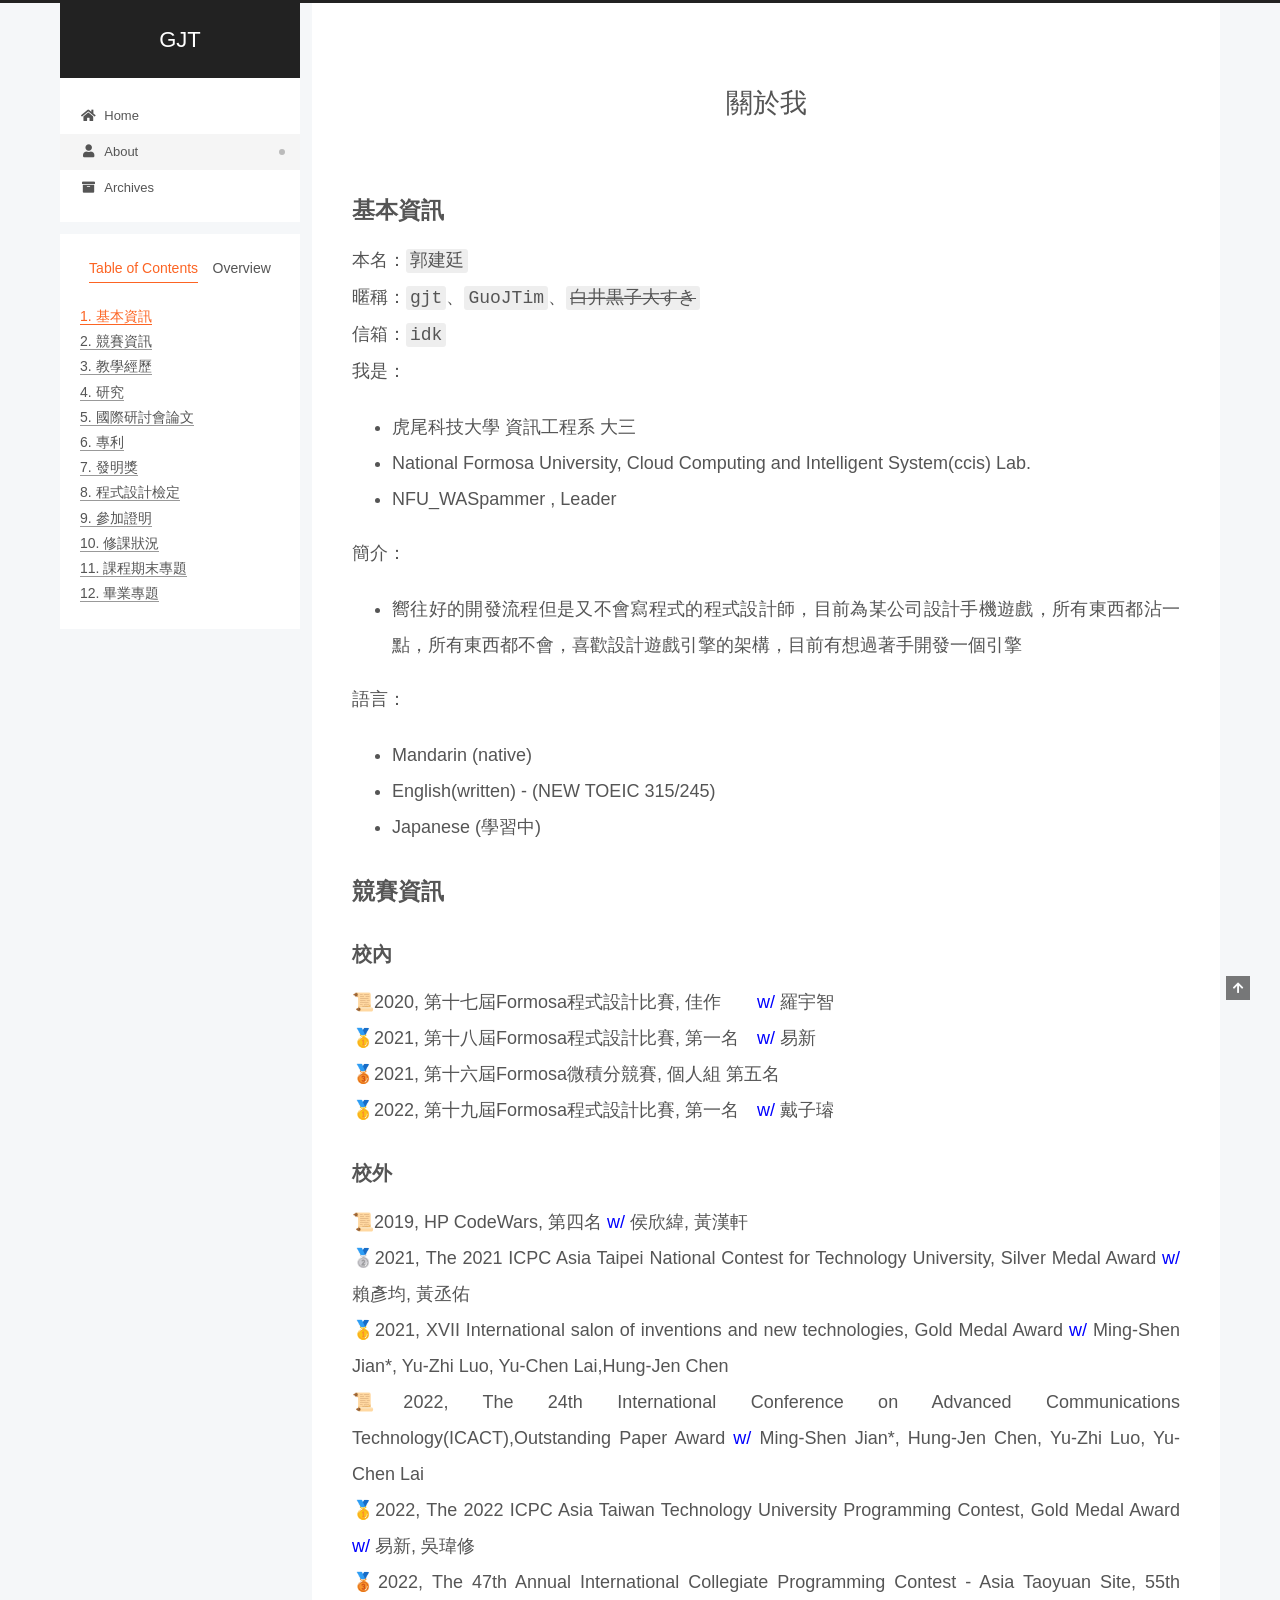
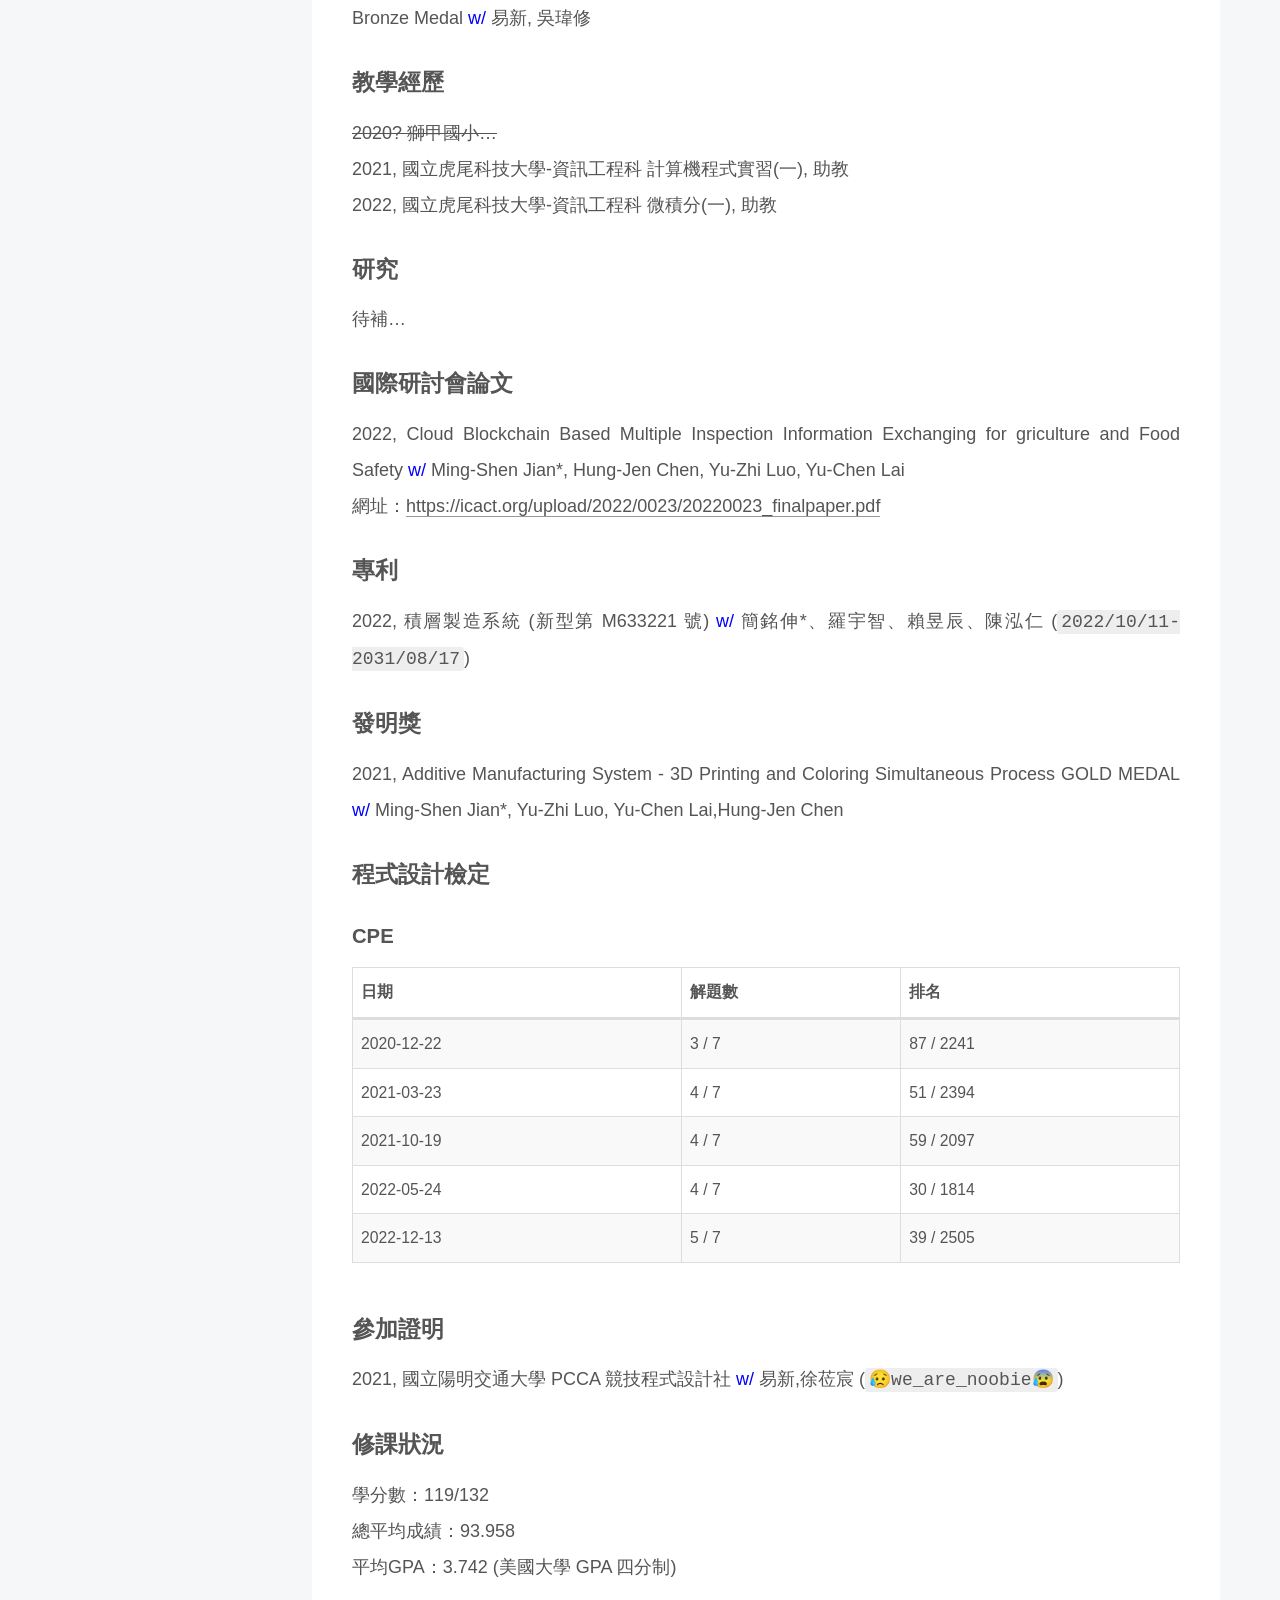
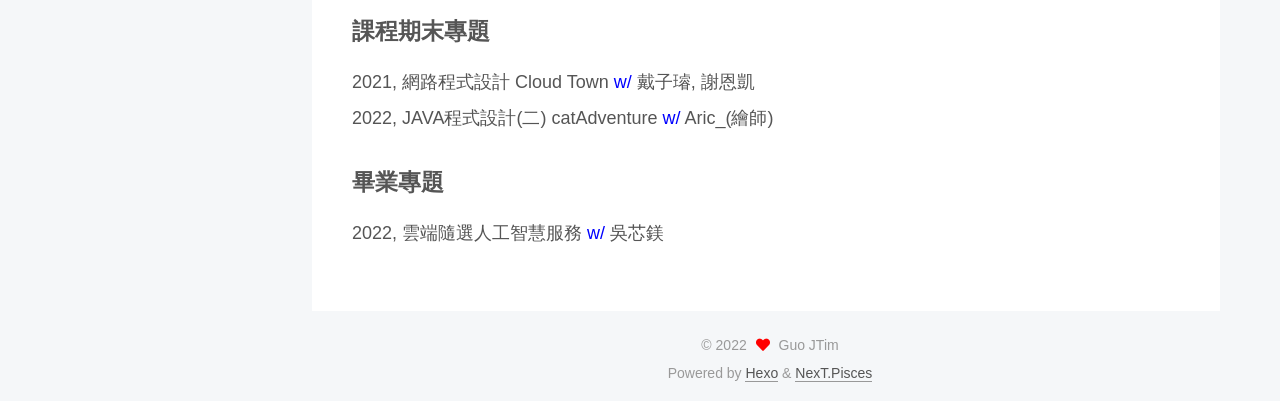
==== commit 4fa20880: "Site updated: 2022-12-22 01:11:24" ====
--- a/about/index.html
+++ b/about/index.html
@@ -28,7 +28,7 @@
 <meta property="og:description" content=".with{     color:blue; }  基本資訊本名：郭建廷暱稱：gjt、GuoJTim、白井黒子大すき信箱：idk我是：  虎尾科技大學 資訊工程系 大三 National Formosa University, Cloud Computing and Intelligent System(ccis) Lab. NFU_WASpammer , Leader  簡介：  嚮往好的開發">
 <meta property="og:locale" content="en_US">
 <meta property="article:published_time" content="2022-12-21T15:16:29.000Z">
-<meta property="article:modified_time" content="2022-12-21T16:53:27.177Z">
+<meta property="article:modified_time" content="2022-12-21T17:11:13.860Z">
 <meta property="article:author" content="Guo JTim">
 <meta name="twitter:card" content="summary">
 
@@ -195,7 +195,7 @@
 <li>English(written) - (NEW TOEIC 315&#x2F;245)</li>
 <li>Japanese (學習中)</li>
 </ul>
-<h3 id="競賽資訊"><a href="#競賽資訊" class="headerlink" title="競賽資訊"></a>競賽資訊</h3><h4 id="校內"><a href="#校內" class="headerlink" title="校內"></a>校內</h4><p>📜2020, 第十七屆Formosa程式設計比賽, 佳作　　<span class="with">w&#x2F;</span> 羅宇智<br>🥇2021, 第十八屆Formosa程式設計比賽, 第一名　<span class="with">w&#x2F;</span> 易新<br>🥉2021, 第十六屆Formosa微積分競賽得獎, 個人組 第五名<br>🥇2022, 第十九屆Formosa程式設計比賽, 第一名　<span class="with">w&#x2F;</span> 戴子璿</p>
+<h3 id="競賽資訊"><a href="#競賽資訊" class="headerlink" title="競賽資訊"></a>競賽資訊</h3><h4 id="校內"><a href="#校內" class="headerlink" title="校內"></a>校內</h4><p>📜2020, 第十七屆Formosa程式設計比賽, 佳作　　<span class="with">w&#x2F;</span> 羅宇智<br>🥇2021, 第十八屆Formosa程式設計比賽, 第一名　<span class="with">w&#x2F;</span> 易新<br>🥉2021, 第十六屆Formosa微積分競賽, 個人組 第五名<br>🥇2022, 第十九屆Formosa程式設計比賽, 第一名　<span class="with">w&#x2F;</span> 戴子璿</p>
 <h4 id="校外"><a href="#校外" class="headerlink" title="校外"></a>校外</h4><p>📜2019, HP CodeWars, 第四名 <span class="with">w&#x2F;</span> 侯欣緯, 黃漢軒<br>🥈2021, The 2021 ICPC Asia Taipei National Contest for Technology University, Silver Medal Award <span class="with">w&#x2F;</span> 賴彥均, 黃丞佑<br>🥇2021, XVII International salon of inventions and new technologies, Gold Medal Award <span class="with">w&#x2F;</span> Ming-Shen Jian*, Yu-Zhi Luo, Yu-Chen Lai,Hung-Jen Chen<br>📜2022, The 24th International Conference on Advanced Communications Technology(ICACT),Outstanding Paper Award <span class="with">w&#x2F;</span> Ming-Shen Jian*, Hung-Jen Chen, Yu-Zhi Luo, Yu-Chen Lai<br>🥇2022, The 2022 ICPC Asia Taiwan Technology University Programming Contest, Gold Medal Award <span class="with">w&#x2F;</span> 易新, 吳瑋修<br>🥉2022, The 47th Annual International Collegiate Programming Contest - Asia Taoyuan Site, 55th Bronze Medal <span class="with">w&#x2F;</span> 易新, 吳瑋修</p>
 <h3 id="教學經歷"><a href="#教學經歷" class="headerlink" title="教學經歷"></a>教學經歷</h3><p><del>2020? 獅甲國小…</del><br>2021, 國立​虎尾科技大學-資訊工程科 計算機程式實習(一), 助教<br>2022, 國立​虎尾科技大學-資訊工程科 微積分(一), 助教</p>
 <h3 id="研究"><a href="#研究" class="headerlink" title="研究"></a>研究</h3><p>待補…</p>
@@ -237,7 +237,7 @@
 </tr>
 </tbody></table>
 <h3 id="參加證明"><a href="#參加證明" class="headerlink" title="參加證明"></a>參加證明</h3><p>2021, 國立陽明交通大學 PCCA 競技程式設計社 <span class="with">w&#x2F;</span> 易新,徐莅宸 (<code>😥we_are_noobie😰</code>)</p>
-<h3 id="修課狀況"><a href="#修課狀況" class="headerlink" title="修課狀況"></a>修課狀況</h3><p>學分數：119&#x2F;132<br>總平均成績：93.958<br>GPA：3.742 (美國大學 GPA 四分制)</p>
+<h3 id="修課狀況"><a href="#修課狀況" class="headerlink" title="修課狀況"></a>修課狀況</h3><p>學分數：119&#x2F;132<br>總平均成績：93.958<br>平均GPA：3.742 (美國大學 GPA 四分制)</p>
 <h3 id="課程期末專題"><a href="#課程期末專題" class="headerlink" title="課程期末專題"></a>課程期末專題</h3><p>2021, 網路程式設計 Cloud Town <span class="with">w&#x2F;</span> 戴子璿, 謝恩凱<br>2022, JAVA程式設計(二) catAdventure <span class="with">w&#x2F;</span> Aric_(繪師)</p>
 <h3 id="畢業專題"><a href="#畢業專題" class="headerlink" title="畢業專題"></a>畢業專題</h3><p>2022, 雲端隨選人工智慧服務 <span class="with">w&#x2F;</span> 吳芯鎂</p>
 
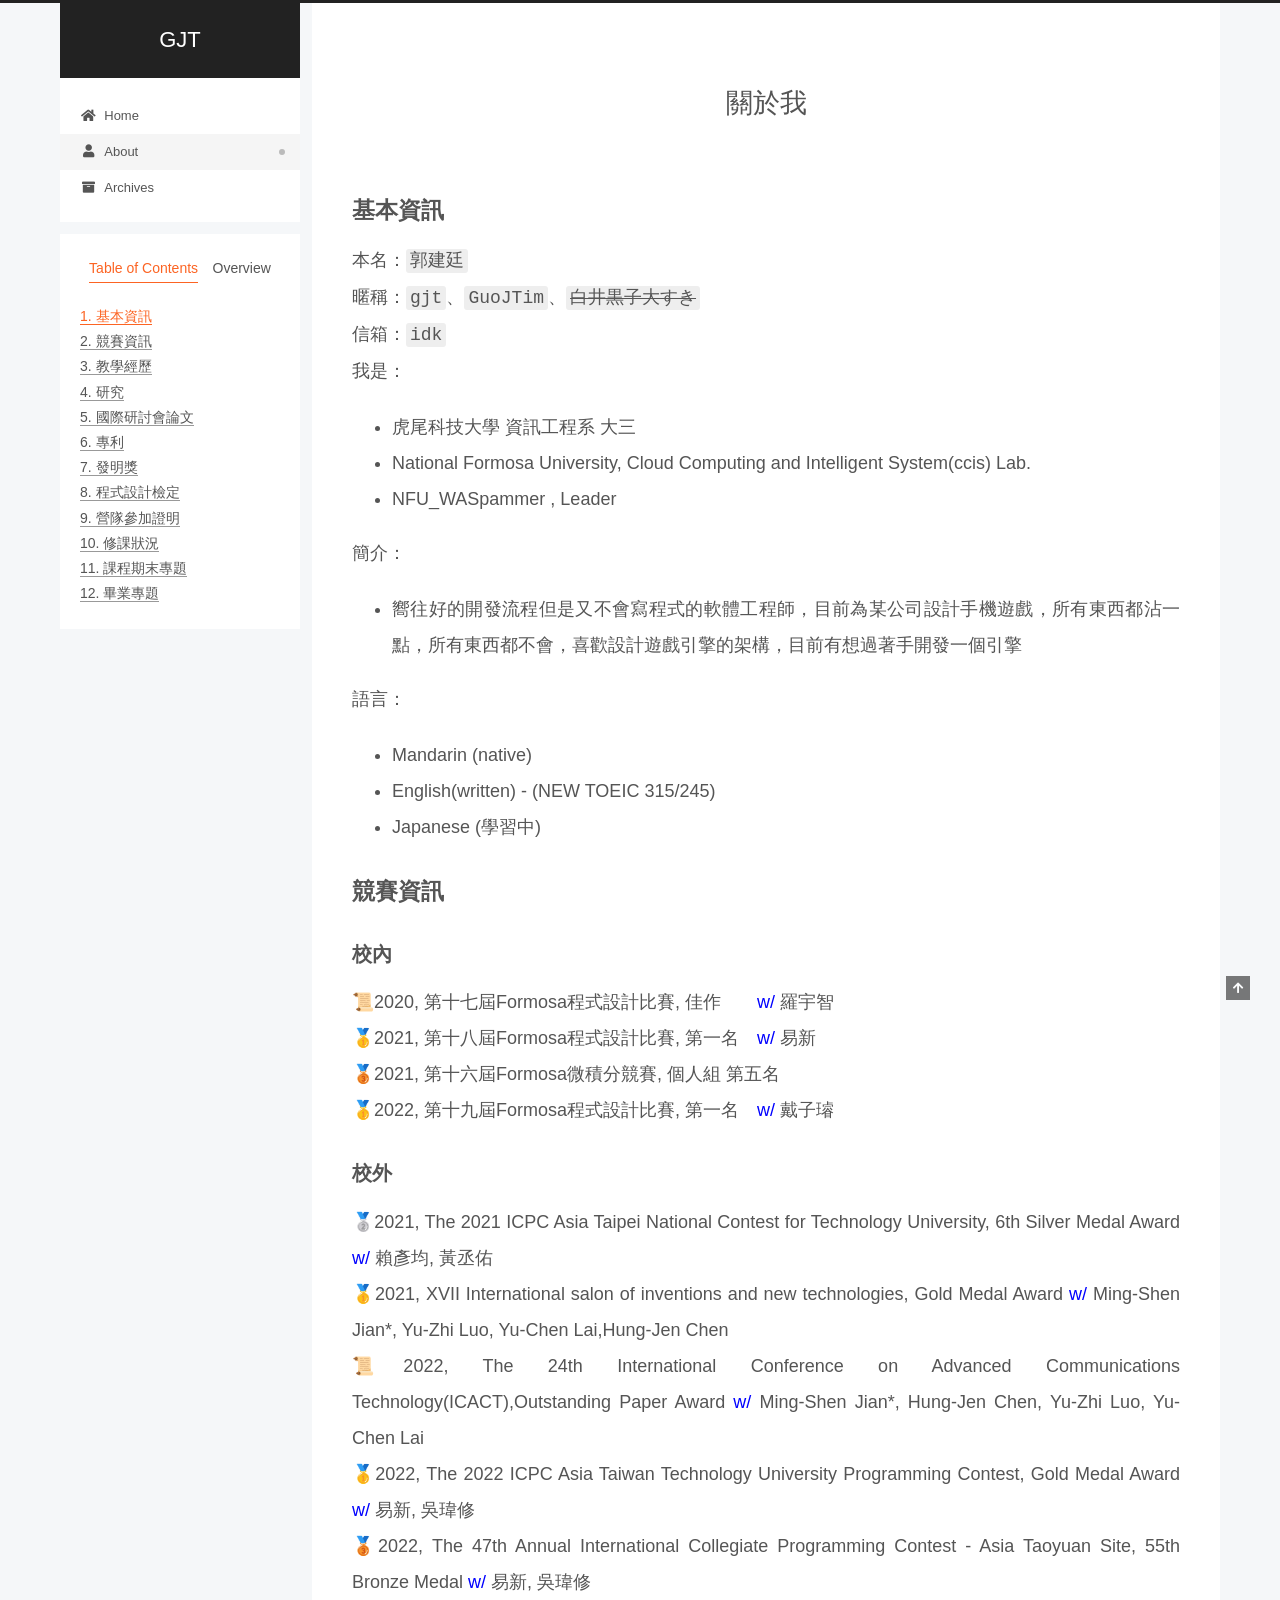
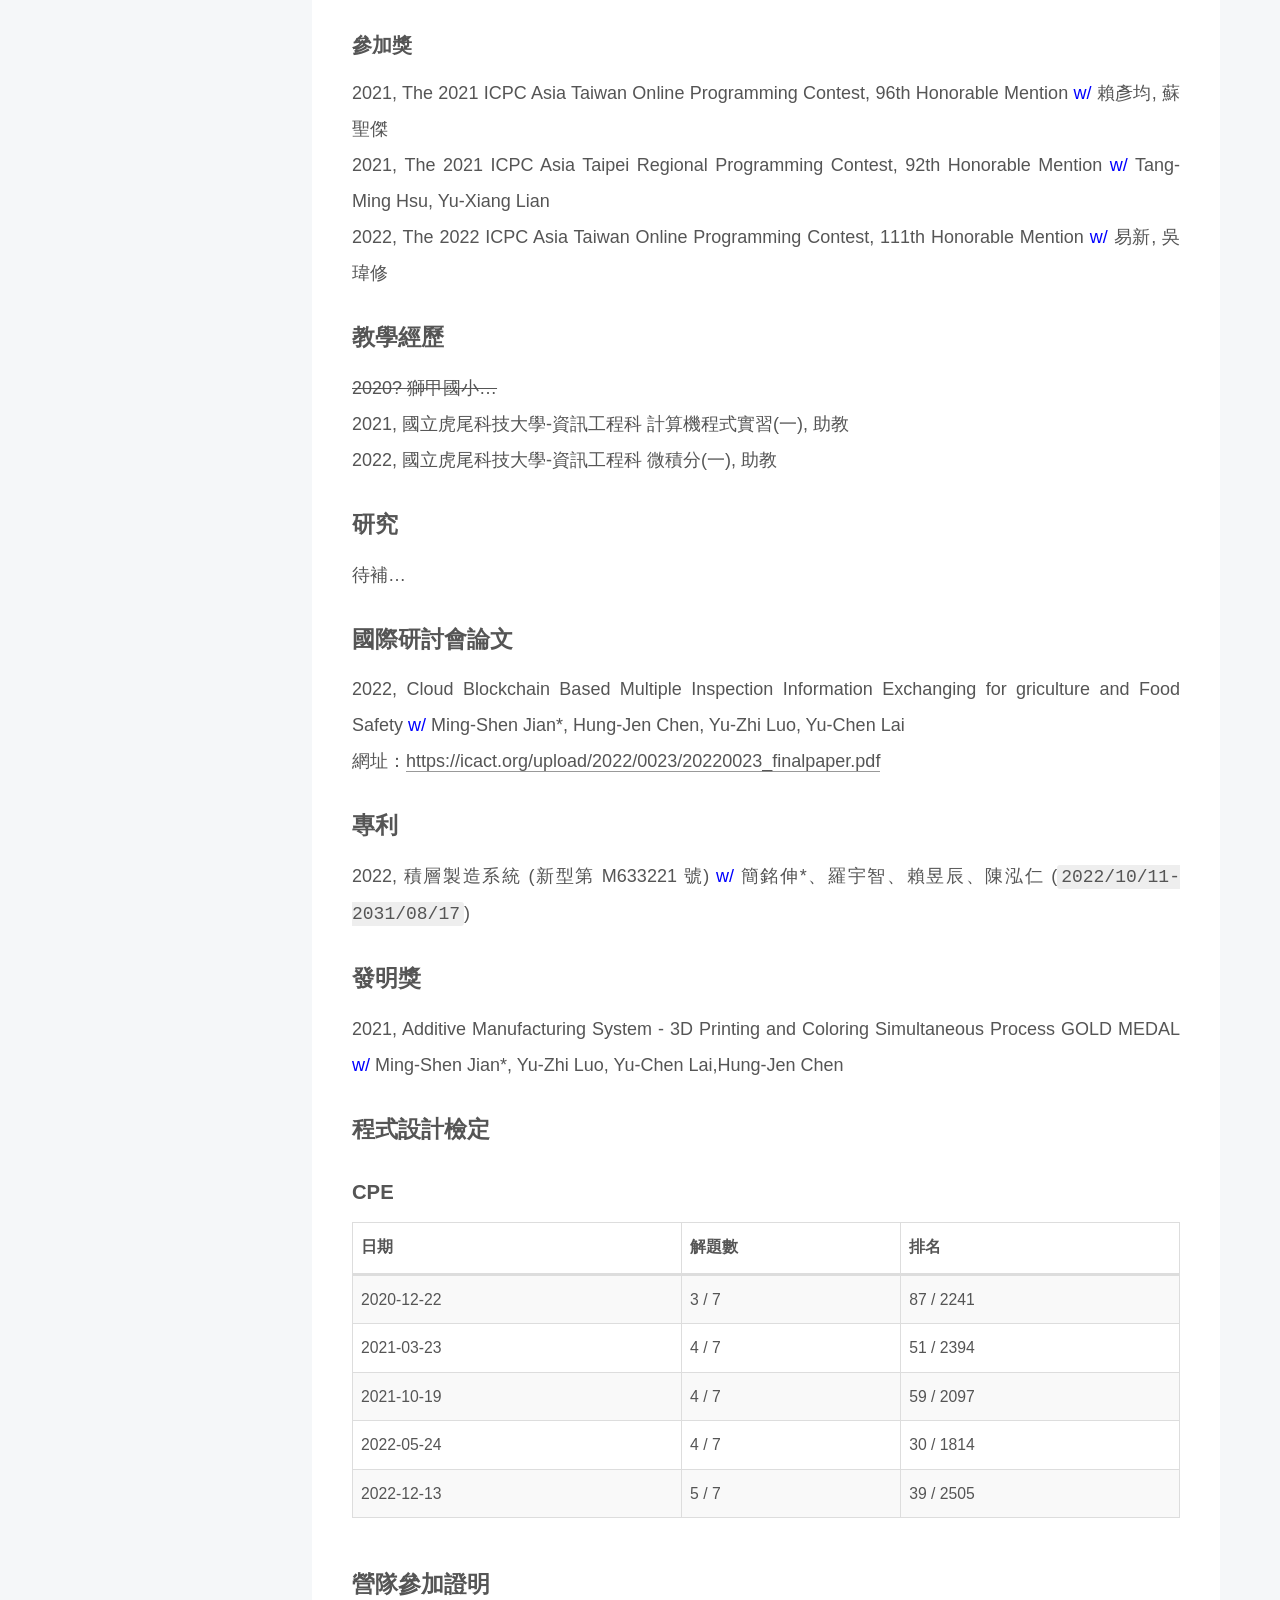
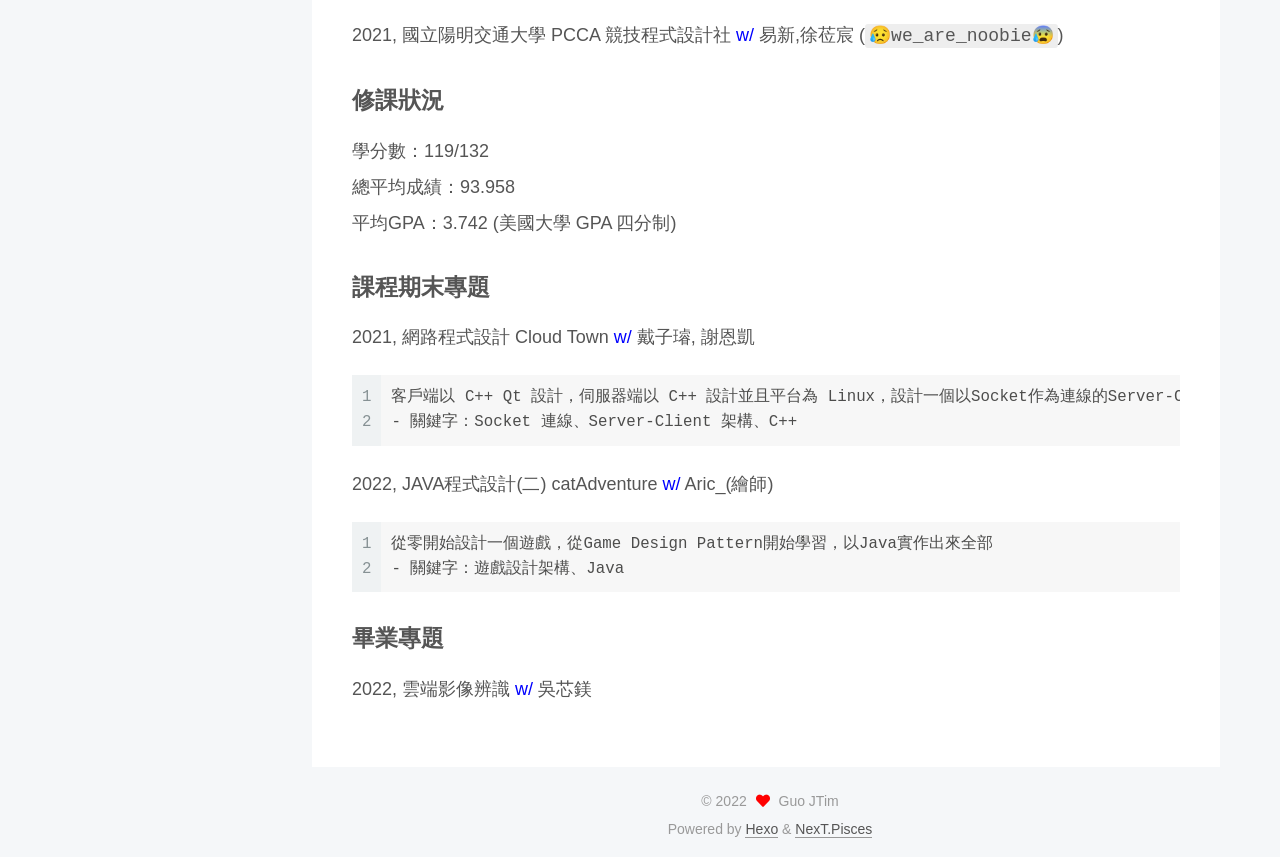
==== commit a2202faf: "Site updated: 2022-12-22 01:31:38" ====
--- a/about/index.html
+++ b/about/index.html
@@ -28,7 +28,7 @@
 <meta property="og:description" content=".with{     color:blue; }  基本資訊本名：郭建廷暱稱：gjt、GuoJTim、白井黒子大すき信箱：idk我是：  虎尾科技大學 資訊工程系 大三 National Formosa University, Cloud Computing and Intelligent System(ccis) Lab. NFU_WASpammer , Leader  簡介：  嚮往好的開發">
 <meta property="og:locale" content="en_US">
 <meta property="article:published_time" content="2022-12-21T15:16:29.000Z">
-<meta property="article:modified_time" content="2022-12-21T17:11:13.860Z">
+<meta property="article:modified_time" content="2022-12-21T17:31:21.983Z">
 <meta property="article:author" content="Guo JTim">
 <meta name="twitter:card" content="summary">
 
@@ -187,7 +187,7 @@
 </ul>
 <p>簡介：</p>
 <ul>
-<li>嚮往好的開發流程但是又不會寫程式的程式設計師，目前為某公司設計手機遊戲，所有東西都沾一點，所有東西都不會，喜歡設計遊戲引擎的架構，目前有想過著手開發一個引擎</li>
+<li>嚮往好的開發流程但是又不會寫程式的軟體工程師，目前為某公司設計手機遊戲，所有東西都沾一點，所有東西都不會，喜歡設計遊戲引擎的架構，目前有想過著手開發一個引擎</li>
 </ul>
 <p>語言：</p>
 <ul>
@@ -196,7 +196,8 @@
 <li>Japanese (學習中)</li>
 </ul>
 <h3 id="競賽資訊"><a href="#競賽資訊" class="headerlink" title="競賽資訊"></a>競賽資訊</h3><h4 id="校內"><a href="#校內" class="headerlink" title="校內"></a>校內</h4><p>📜2020, 第十七屆Formosa程式設計比賽, 佳作　　<span class="with">w&#x2F;</span> 羅宇智<br>🥇2021, 第十八屆Formosa程式設計比賽, 第一名　<span class="with">w&#x2F;</span> 易新<br>🥉2021, 第十六屆Formosa微積分競賽, 個人組 第五名<br>🥇2022, 第十九屆Formosa程式設計比賽, 第一名　<span class="with">w&#x2F;</span> 戴子璿</p>
-<h4 id="校外"><a href="#校外" class="headerlink" title="校外"></a>校外</h4><p>📜2019, HP CodeWars, 第四名 <span class="with">w&#x2F;</span> 侯欣緯, 黃漢軒<br>🥈2021, The 2021 ICPC Asia Taipei National Contest for Technology University, Silver Medal Award <span class="with">w&#x2F;</span> 賴彥均, 黃丞佑<br>🥇2021, XVII International salon of inventions and new technologies, Gold Medal Award <span class="with">w&#x2F;</span> Ming-Shen Jian*, Yu-Zhi Luo, Yu-Chen Lai,Hung-Jen Chen<br>📜2022, The 24th International Conference on Advanced Communications Technology(ICACT),Outstanding Paper Award <span class="with">w&#x2F;</span> Ming-Shen Jian*, Hung-Jen Chen, Yu-Zhi Luo, Yu-Chen Lai<br>🥇2022, The 2022 ICPC Asia Taiwan Technology University Programming Contest, Gold Medal Award <span class="with">w&#x2F;</span> 易新, 吳瑋修<br>🥉2022, The 47th Annual International Collegiate Programming Contest - Asia Taoyuan Site, 55th Bronze Medal <span class="with">w&#x2F;</span> 易新, 吳瑋修</p>
+<h4 id="校外"><a href="#校外" class="headerlink" title="校外"></a>校外</h4><p>🥈2021, The 2021 ICPC Asia Taipei National Contest for Technology University, 6th Silver Medal Award <span class="with">w&#x2F;</span> 賴彥均, 黃丞佑<br>🥇2021, XVII International salon of inventions and new technologies, Gold Medal Award <span class="with">w&#x2F;</span> Ming-Shen Jian*, Yu-Zhi Luo, Yu-Chen Lai,Hung-Jen Chen<br>📜2022, The 24th International Conference on Advanced Communications Technology(ICACT),Outstanding Paper Award <span class="with">w&#x2F;</span> Ming-Shen Jian*, Hung-Jen Chen, Yu-Zhi Luo, Yu-Chen Lai<br>🥇2022, The 2022 ICPC Asia Taiwan Technology University Programming Contest, Gold Medal Award <span class="with">w&#x2F;</span> 易新, 吳瑋修<br>🥉2022, The 47th Annual International Collegiate Programming Contest - Asia Taoyuan Site, 55th Bronze Medal <span class="with">w&#x2F;</span> 易新, 吳瑋修</p>
+<h4 id="參加獎"><a href="#參加獎" class="headerlink" title="參加獎"></a>參加獎</h4><p>2021, The 2021 ICPC Asia Taiwan Online Programming Contest, 96th Honorable Mention <span class="with">w&#x2F;</span> 賴彥均, 蘇聖傑	<br>2021, The 2021 ICPC Asia Taipei Regional Programming Contest, 92th Honorable Mention <span class="with">w&#x2F;</span> Tang-Ming Hsu, Yu-Xiang Lian<br>2022, The 2022 ICPC Asia Taiwan Online Programming Contest, 111th Honorable Mention <span class="with">w&#x2F;</span> 易新, 吳瑋修</p>
 <h3 id="教學經歷"><a href="#教學經歷" class="headerlink" title="教學經歷"></a>教學經歷</h3><p><del>2020? 獅甲國小…</del><br>2021, 國立​虎尾科技大學-資訊工程科 計算機程式實習(一), 助教<br>2022, 國立​虎尾科技大學-資訊工程科 微積分(一), 助教</p>
 <h3 id="研究"><a href="#研究" class="headerlink" title="研究"></a>研究</h3><p>待補…</p>
 <h3 id="國際研討會論文"><a href="#國際研討會論文" class="headerlink" title="國際研討會論文"></a>國際研討會論文</h3><p>2022, Cloud Blockchain Based Multiple Inspection Information Exchanging for griculture and Food Safety <span class="with">w&#x2F;</span> Ming-Shen Jian*, Hung-Jen Chen, Yu-Zhi Luo, Yu-Chen Lai<br>網址：<a target="_blank" rel="noopener" href="https://icact.org/upload/2022/0023/20220023_finalpaper.pdf">https://icact.org/upload/2022/0023/20220023_finalpaper.pdf</a></p>
@@ -236,10 +237,16 @@
 <td>39 &#x2F; 2505</td>
 </tr>
 </tbody></table>
-<h3 id="參加證明"><a href="#參加證明" class="headerlink" title="參加證明"></a>參加證明</h3><p>2021, 國立陽明交通大學 PCCA 競技程式設計社 <span class="with">w&#x2F;</span> 易新,徐莅宸 (<code>😥we_are_noobie😰</code>)</p>
+<h3 id="營隊參加證明"><a href="#營隊參加證明" class="headerlink" title="營隊參加證明"></a>營隊參加證明</h3><p>2021, 國立陽明交通大學 PCCA 競技程式設計社 <span class="with">w&#x2F;</span> 易新,徐莅宸 (<code>😥we_are_noobie😰</code>)</p>
 <h3 id="修課狀況"><a href="#修課狀況" class="headerlink" title="修課狀況"></a>修課狀況</h3><p>學分數：119&#x2F;132<br>總平均成績：93.958<br>平均GPA：3.742 (美國大學 GPA 四分制)</p>
-<h3 id="課程期末專題"><a href="#課程期末專題" class="headerlink" title="課程期末專題"></a>課程期末專題</h3><p>2021, 網路程式設計 Cloud Town <span class="with">w&#x2F;</span> 戴子璿, 謝恩凱<br>2022, JAVA程式設計(二) catAdventure <span class="with">w&#x2F;</span> Aric_(繪師)</p>
-<h3 id="畢業專題"><a href="#畢業專題" class="headerlink" title="畢業專題"></a>畢業專題</h3><p>2022, 雲端隨選人工智慧服務 <span class="with">w&#x2F;</span> 吳芯鎂</p>
+<h3 id="課程期末專題"><a href="#課程期末專題" class="headerlink" title="課程期末專題"></a>課程期末專題</h3><p>2021, 網路程式設計 Cloud Town <span class="with">w&#x2F;</span> 戴子璿, 謝恩凱</p>
+<figure class="highlight plaintext"><table><tr><td class="gutter"><pre><span class="line">1</span><br><span class="line">2</span><br></pre></td><td class="code"><pre><span class="line">客戶端以 C++ Qt 設計，伺服器端以 C++ 設計並且平台為 Linux，設計一個以Socket作為連線的Server-Client架構連線的遊戲</span><br><span class="line">- 關鍵字：Socket 連線、Server-Client 架構、C++</span><br></pre></td></tr></table></figure>
+
+
+<p>2022, JAVA程式設計(二) catAdventure <span class="with">w&#x2F;</span> Aric_(繪師)</p>
+<figure class="highlight plaintext"><table><tr><td class="gutter"><pre><span class="line">1</span><br><span class="line">2</span><br></pre></td><td class="code"><pre><span class="line">從零開始設計一個遊戲，從Game Design Pattern開始學習，以Java實作出來全部</span><br><span class="line">- 關鍵字：遊戲設計架構、Java</span><br></pre></td></tr></table></figure>
+
+<h3 id="畢業專題"><a href="#畢業專題" class="headerlink" title="畢業專題"></a>畢業專題</h3><p>2022, 雲端影像辨識 <span class="with">w&#x2F;</span> 吳芯鎂</p>
 
       </div>
       
@@ -301,7 +308,7 @@
 
       <!--noindex-->
       <div class="post-toc-wrap sidebar-panel">
-          <div class="post-toc motion-element"><ol class="nav"><li class="nav-item nav-level-3"><a class="nav-link" href="#%E5%9F%BA%E6%9C%AC%E8%B3%87%E8%A8%8A"><span class="nav-number">1.</span> <span class="nav-text">基本資訊</span></a></li><li class="nav-item nav-level-3"><a class="nav-link" href="#%E7%AB%B6%E8%B3%BD%E8%B3%87%E8%A8%8A"><span class="nav-number">2.</span> <span class="nav-text">競賽資訊</span></a><ol class="nav-child"><li class="nav-item nav-level-4"><a class="nav-link" href="#%E6%A0%A1%E5%85%A7"><span class="nav-number">2.1.</span> <span class="nav-text">校內</span></a></li><li class="nav-item nav-level-4"><a class="nav-link" href="#%E6%A0%A1%E5%A4%96"><span class="nav-number">2.2.</span> <span class="nav-text">校外</span></a></li></ol></li><li class="nav-item nav-level-3"><a class="nav-link" href="#%E6%95%99%E5%AD%B8%E7%B6%93%E6%AD%B7"><span class="nav-number">3.</span> <span class="nav-text">教學經歷</span></a></li><li class="nav-item nav-level-3"><a class="nav-link" href="#%E7%A0%94%E7%A9%B6"><span class="nav-number">4.</span> <span class="nav-text">研究</span></a></li><li class="nav-item nav-level-3"><a class="nav-link" href="#%E5%9C%8B%E9%9A%9B%E7%A0%94%E8%A8%8E%E6%9C%83%E8%AB%96%E6%96%87"><span class="nav-number">5.</span> <span class="nav-text">國際研討會論文</span></a></li><li class="nav-item nav-level-3"><a class="nav-link" href="#%E5%B0%88%E5%88%A9"><span class="nav-number">6.</span> <span class="nav-text">專利</span></a></li><li class="nav-item nav-level-3"><a class="nav-link" href="#%E7%99%BC%E6%98%8E%E7%8D%8E"><span class="nav-number">7.</span> <span class="nav-text">發明獎</span></a></li><li class="nav-item nav-level-3"><a class="nav-link" href="#%E7%A8%8B%E5%BC%8F%E8%A8%AD%E8%A8%88%E6%AA%A2%E5%AE%9A"><span class="nav-number">8.</span> <span class="nav-text">程式設計檢定</span></a><ol class="nav-child"><li class="nav-item nav-level-4"><a class="nav-link" href="#CPE"><span class="nav-number">8.1.</span> <span class="nav-text">CPE</span></a></li></ol></li><li class="nav-item nav-level-3"><a class="nav-link" href="#%E5%8F%83%E5%8A%A0%E8%AD%89%E6%98%8E"><span class="nav-number">9.</span> <span class="nav-text">參加證明</span></a></li><li class="nav-item nav-level-3"><a class="nav-link" href="#%E4%BF%AE%E8%AA%B2%E7%8B%80%E6%B3%81"><span class="nav-number">10.</span> <span class="nav-text">修課狀況</span></a></li><li class="nav-item nav-level-3"><a class="nav-link" href="#%E8%AA%B2%E7%A8%8B%E6%9C%9F%E6%9C%AB%E5%B0%88%E9%A1%8C"><span class="nav-number">11.</span> <span class="nav-text">課程期末專題</span></a></li><li class="nav-item nav-level-3"><a class="nav-link" href="#%E7%95%A2%E6%A5%AD%E5%B0%88%E9%A1%8C"><span class="nav-number">12.</span> <span class="nav-text">畢業專題</span></a></li></ol></div>
+          <div class="post-toc motion-element"><ol class="nav"><li class="nav-item nav-level-3"><a class="nav-link" href="#%E5%9F%BA%E6%9C%AC%E8%B3%87%E8%A8%8A"><span class="nav-number">1.</span> <span class="nav-text">基本資訊</span></a></li><li class="nav-item nav-level-3"><a class="nav-link" href="#%E7%AB%B6%E8%B3%BD%E8%B3%87%E8%A8%8A"><span class="nav-number">2.</span> <span class="nav-text">競賽資訊</span></a><ol class="nav-child"><li class="nav-item nav-level-4"><a class="nav-link" href="#%E6%A0%A1%E5%85%A7"><span class="nav-number">2.1.</span> <span class="nav-text">校內</span></a></li><li class="nav-item nav-level-4"><a class="nav-link" href="#%E6%A0%A1%E5%A4%96"><span class="nav-number">2.2.</span> <span class="nav-text">校外</span></a></li><li class="nav-item nav-level-4"><a class="nav-link" href="#%E5%8F%83%E5%8A%A0%E7%8D%8E"><span class="nav-number">2.3.</span> <span class="nav-text">參加獎</span></a></li></ol></li><li class="nav-item nav-level-3"><a class="nav-link" href="#%E6%95%99%E5%AD%B8%E7%B6%93%E6%AD%B7"><span class="nav-number">3.</span> <span class="nav-text">教學經歷</span></a></li><li class="nav-item nav-level-3"><a class="nav-link" href="#%E7%A0%94%E7%A9%B6"><span class="nav-number">4.</span> <span class="nav-text">研究</span></a></li><li class="nav-item nav-level-3"><a class="nav-link" href="#%E5%9C%8B%E9%9A%9B%E7%A0%94%E8%A8%8E%E6%9C%83%E8%AB%96%E6%96%87"><span class="nav-number">5.</span> <span class="nav-text">國際研討會論文</span></a></li><li class="nav-item nav-level-3"><a class="nav-link" href="#%E5%B0%88%E5%88%A9"><span class="nav-number">6.</span> <span class="nav-text">專利</span></a></li><li class="nav-item nav-level-3"><a class="nav-link" href="#%E7%99%BC%E6%98%8E%E7%8D%8E"><span class="nav-number">7.</span> <span class="nav-text">發明獎</span></a></li><li class="nav-item nav-level-3"><a class="nav-link" href="#%E7%A8%8B%E5%BC%8F%E8%A8%AD%E8%A8%88%E6%AA%A2%E5%AE%9A"><span class="nav-number">8.</span> <span class="nav-text">程式設計檢定</span></a><ol class="nav-child"><li class="nav-item nav-level-4"><a class="nav-link" href="#CPE"><span class="nav-number">8.1.</span> <span class="nav-text">CPE</span></a></li></ol></li><li class="nav-item nav-level-3"><a class="nav-link" href="#%E7%87%9F%E9%9A%8A%E5%8F%83%E5%8A%A0%E8%AD%89%E6%98%8E"><span class="nav-number">9.</span> <span class="nav-text">營隊參加證明</span></a></li><li class="nav-item nav-level-3"><a class="nav-link" href="#%E4%BF%AE%E8%AA%B2%E7%8B%80%E6%B3%81"><span class="nav-number">10.</span> <span class="nav-text">修課狀況</span></a></li><li class="nav-item nav-level-3"><a class="nav-link" href="#%E8%AA%B2%E7%A8%8B%E6%9C%9F%E6%9C%AB%E5%B0%88%E9%A1%8C"><span class="nav-number">11.</span> <span class="nav-text">課程期末專題</span></a></li><li class="nav-item nav-level-3"><a class="nav-link" href="#%E7%95%A2%E6%A5%AD%E5%B0%88%E9%A1%8C"><span class="nav-number">12.</span> <span class="nav-text">畢業專題</span></a></li></ol></div>
       </div>
       <!--/noindex-->
 
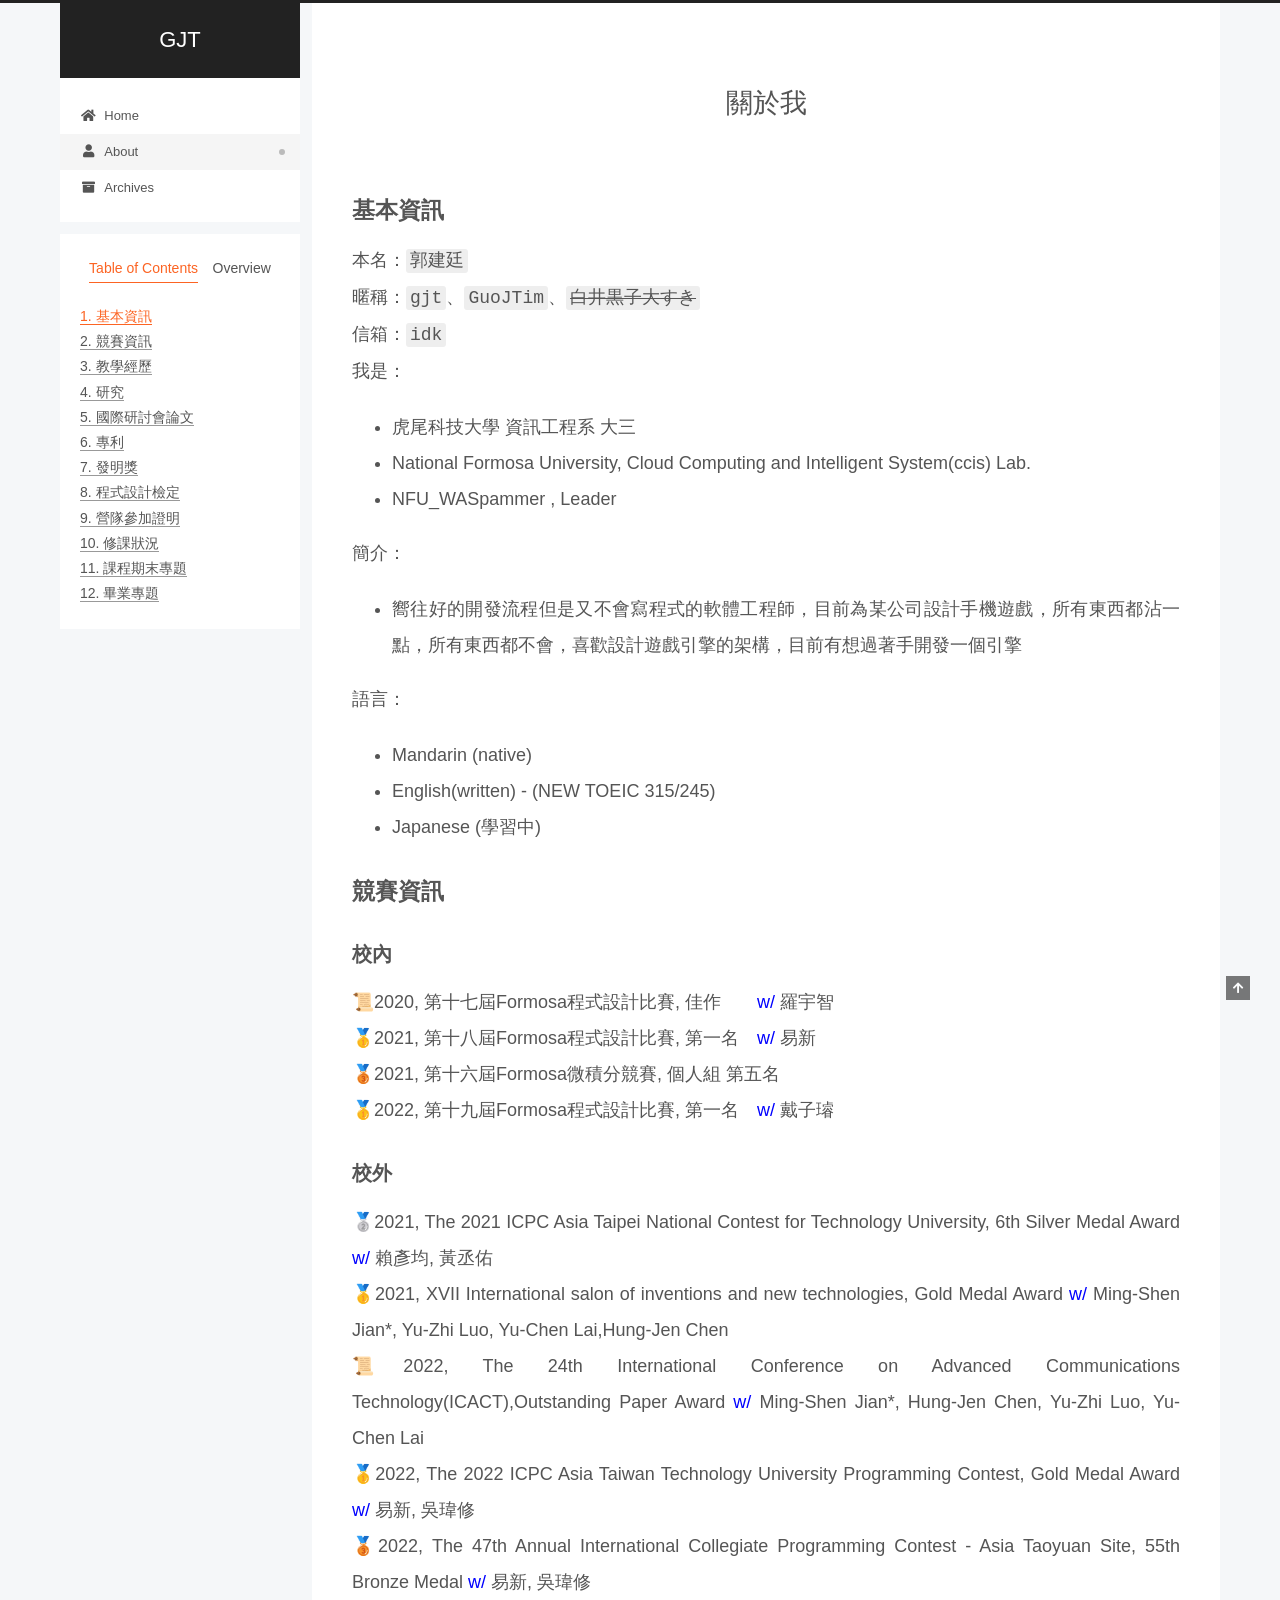
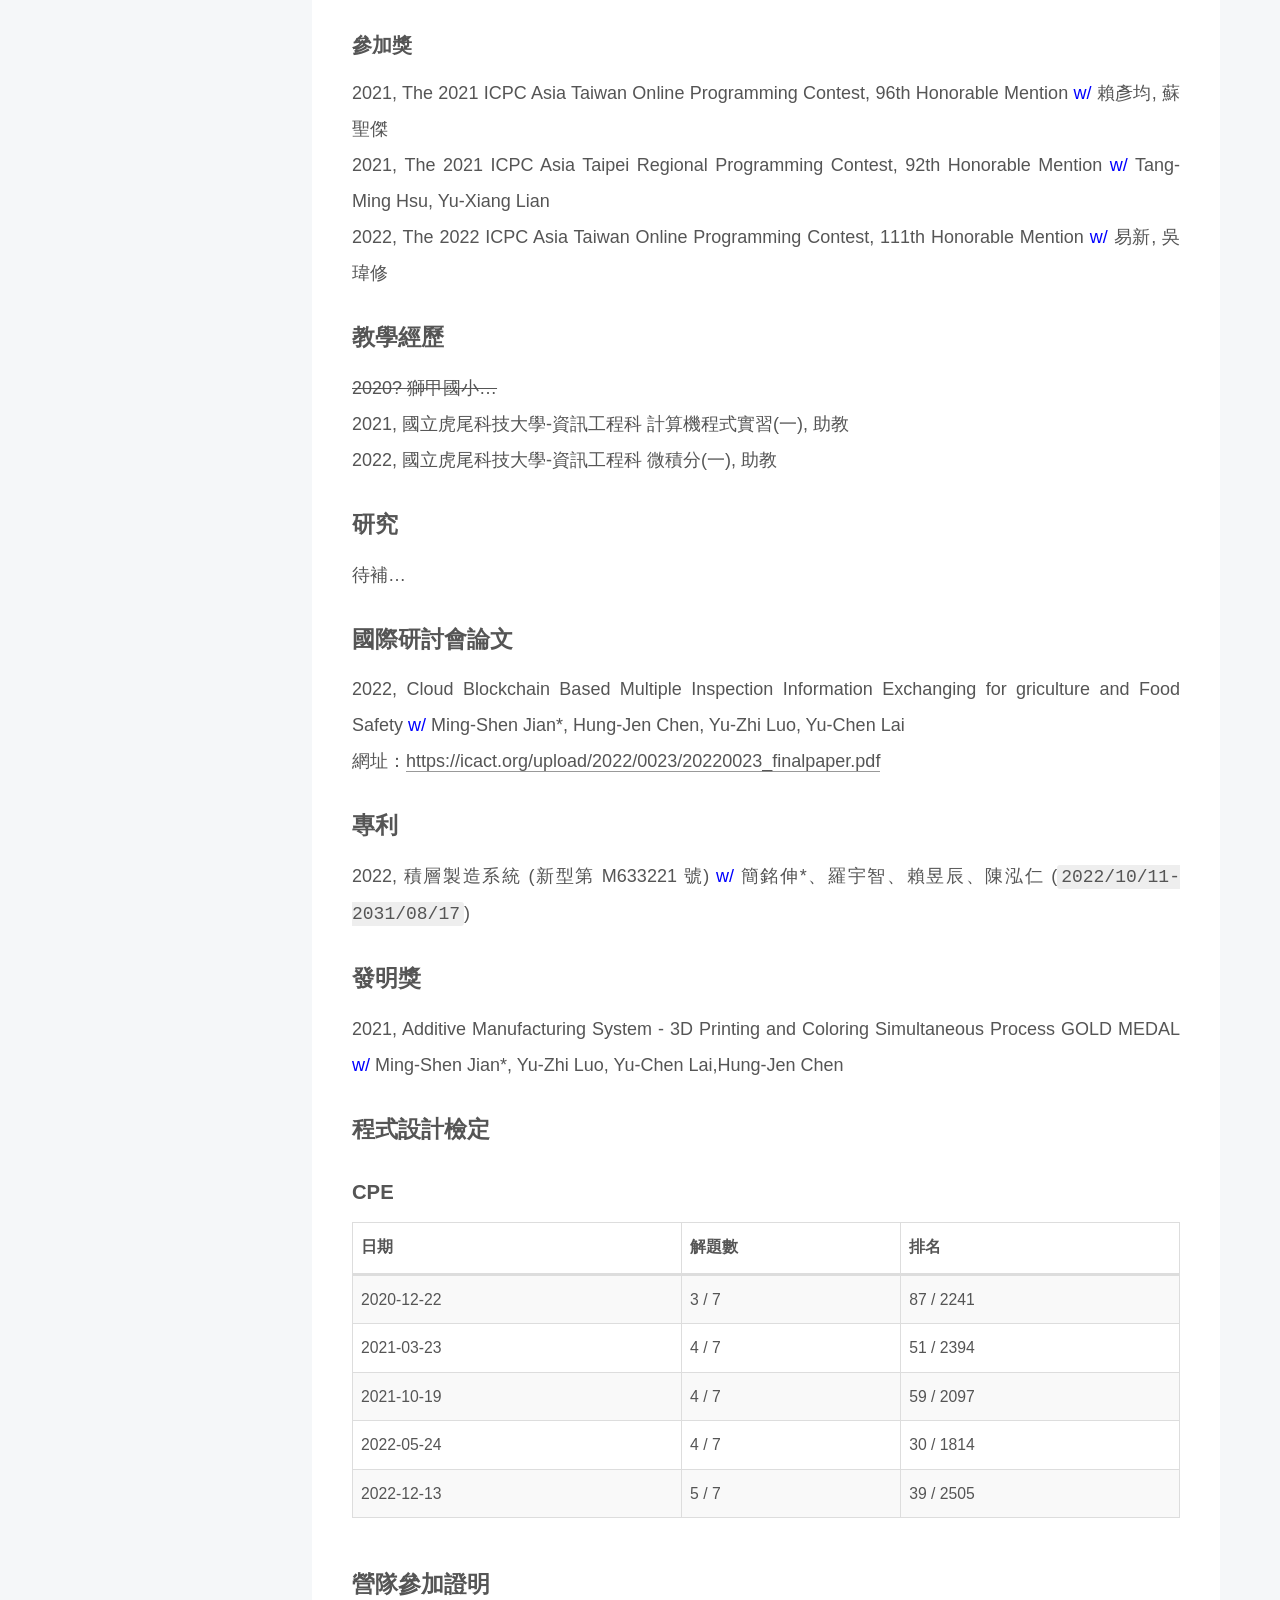
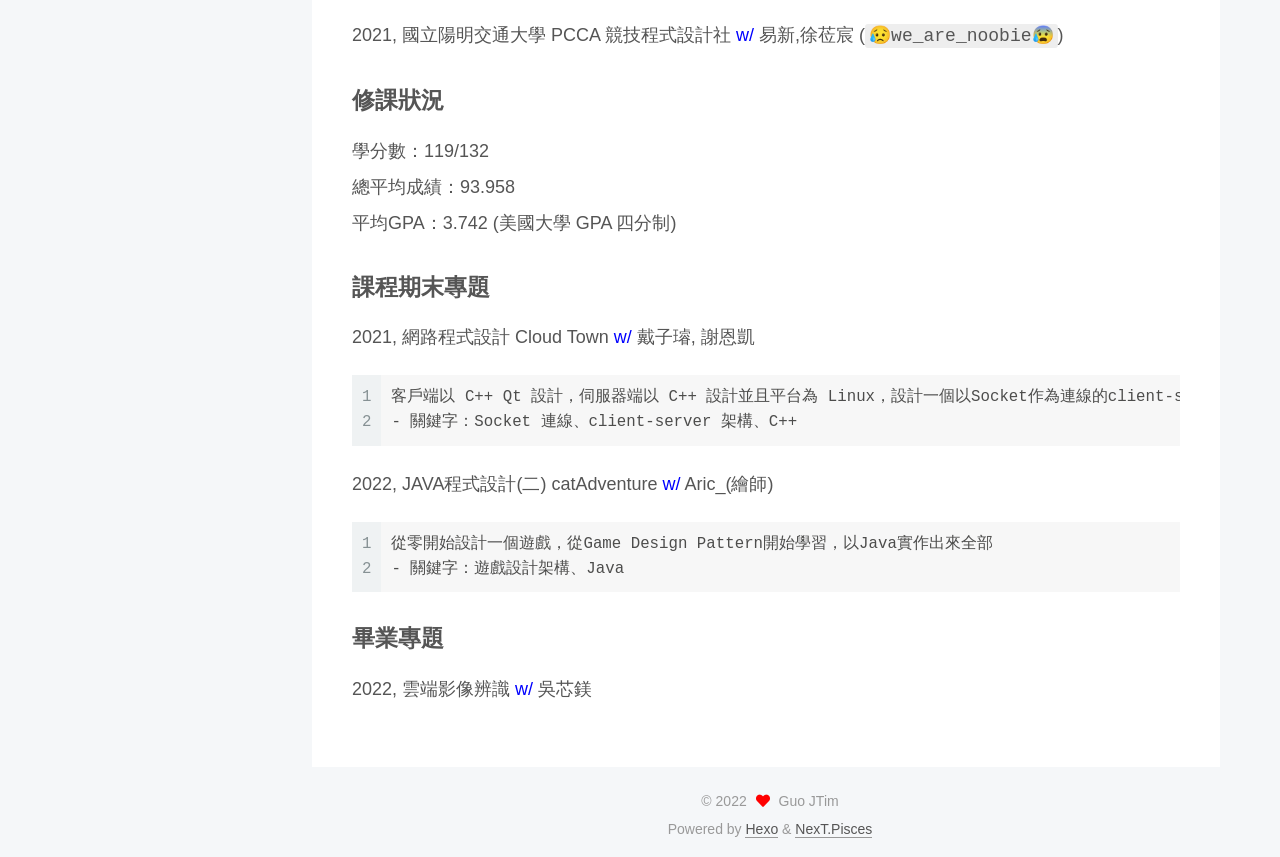
==== commit 3b4513fe: "Site updated: 2022-12-22 01:34:44" ====
--- a/about/index.html
+++ b/about/index.html
@@ -28,7 +28,7 @@
 <meta property="og:description" content=".with{     color:blue; }  基本資訊本名：郭建廷暱稱：gjt、GuoJTim、白井黒子大すき信箱：idk我是：  虎尾科技大學 資訊工程系 大三 National Formosa University, Cloud Computing and Intelligent System(ccis) Lab. NFU_WASpammer , Leader  簡介：  嚮往好的開發">
 <meta property="og:locale" content="en_US">
 <meta property="article:published_time" content="2022-12-21T15:16:29.000Z">
-<meta property="article:modified_time" content="2022-12-21T17:31:21.983Z">
+<meta property="article:modified_time" content="2022-12-21T17:34:34.189Z">
 <meta property="article:author" content="Guo JTim">
 <meta name="twitter:card" content="summary">
 
@@ -240,7 +240,7 @@
 <h3 id="營隊參加證明"><a href="#營隊參加證明" class="headerlink" title="營隊參加證明"></a>營隊參加證明</h3><p>2021, 國立陽明交通大學 PCCA 競技程式設計社 <span class="with">w&#x2F;</span> 易新,徐莅宸 (<code>😥we_are_noobie😰</code>)</p>
 <h3 id="修課狀況"><a href="#修課狀況" class="headerlink" title="修課狀況"></a>修課狀況</h3><p>學分數：119&#x2F;132<br>總平均成績：93.958<br>平均GPA：3.742 (美國大學 GPA 四分制)</p>
 <h3 id="課程期末專題"><a href="#課程期末專題" class="headerlink" title="課程期末專題"></a>課程期末專題</h3><p>2021, 網路程式設計 Cloud Town <span class="with">w&#x2F;</span> 戴子璿, 謝恩凱</p>
-<figure class="highlight plaintext"><table><tr><td class="gutter"><pre><span class="line">1</span><br><span class="line">2</span><br></pre></td><td class="code"><pre><span class="line">客戶端以 C++ Qt 設計，伺服器端以 C++ 設計並且平台為 Linux，設計一個以Socket作為連線的Server-Client架構連線的遊戲</span><br><span class="line">- 關鍵字：Socket 連線、Server-Client 架構、C++</span><br></pre></td></tr></table></figure>
+<figure class="highlight plaintext"><table><tr><td class="gutter"><pre><span class="line">1</span><br><span class="line">2</span><br></pre></td><td class="code"><pre><span class="line">客戶端以 C++ Qt 設計，伺服器端以 C++ 設計並且平台為 Linux，設計一個以Socket作為連線的client-server架構連線的遊戲</span><br><span class="line">- 關鍵字：Socket 連線、client-server 架構、C++</span><br></pre></td></tr></table></figure>
 
 
 <p>2022, JAVA程式設計(二) catAdventure <span class="with">w&#x2F;</span> Aric_(繪師)</p>
